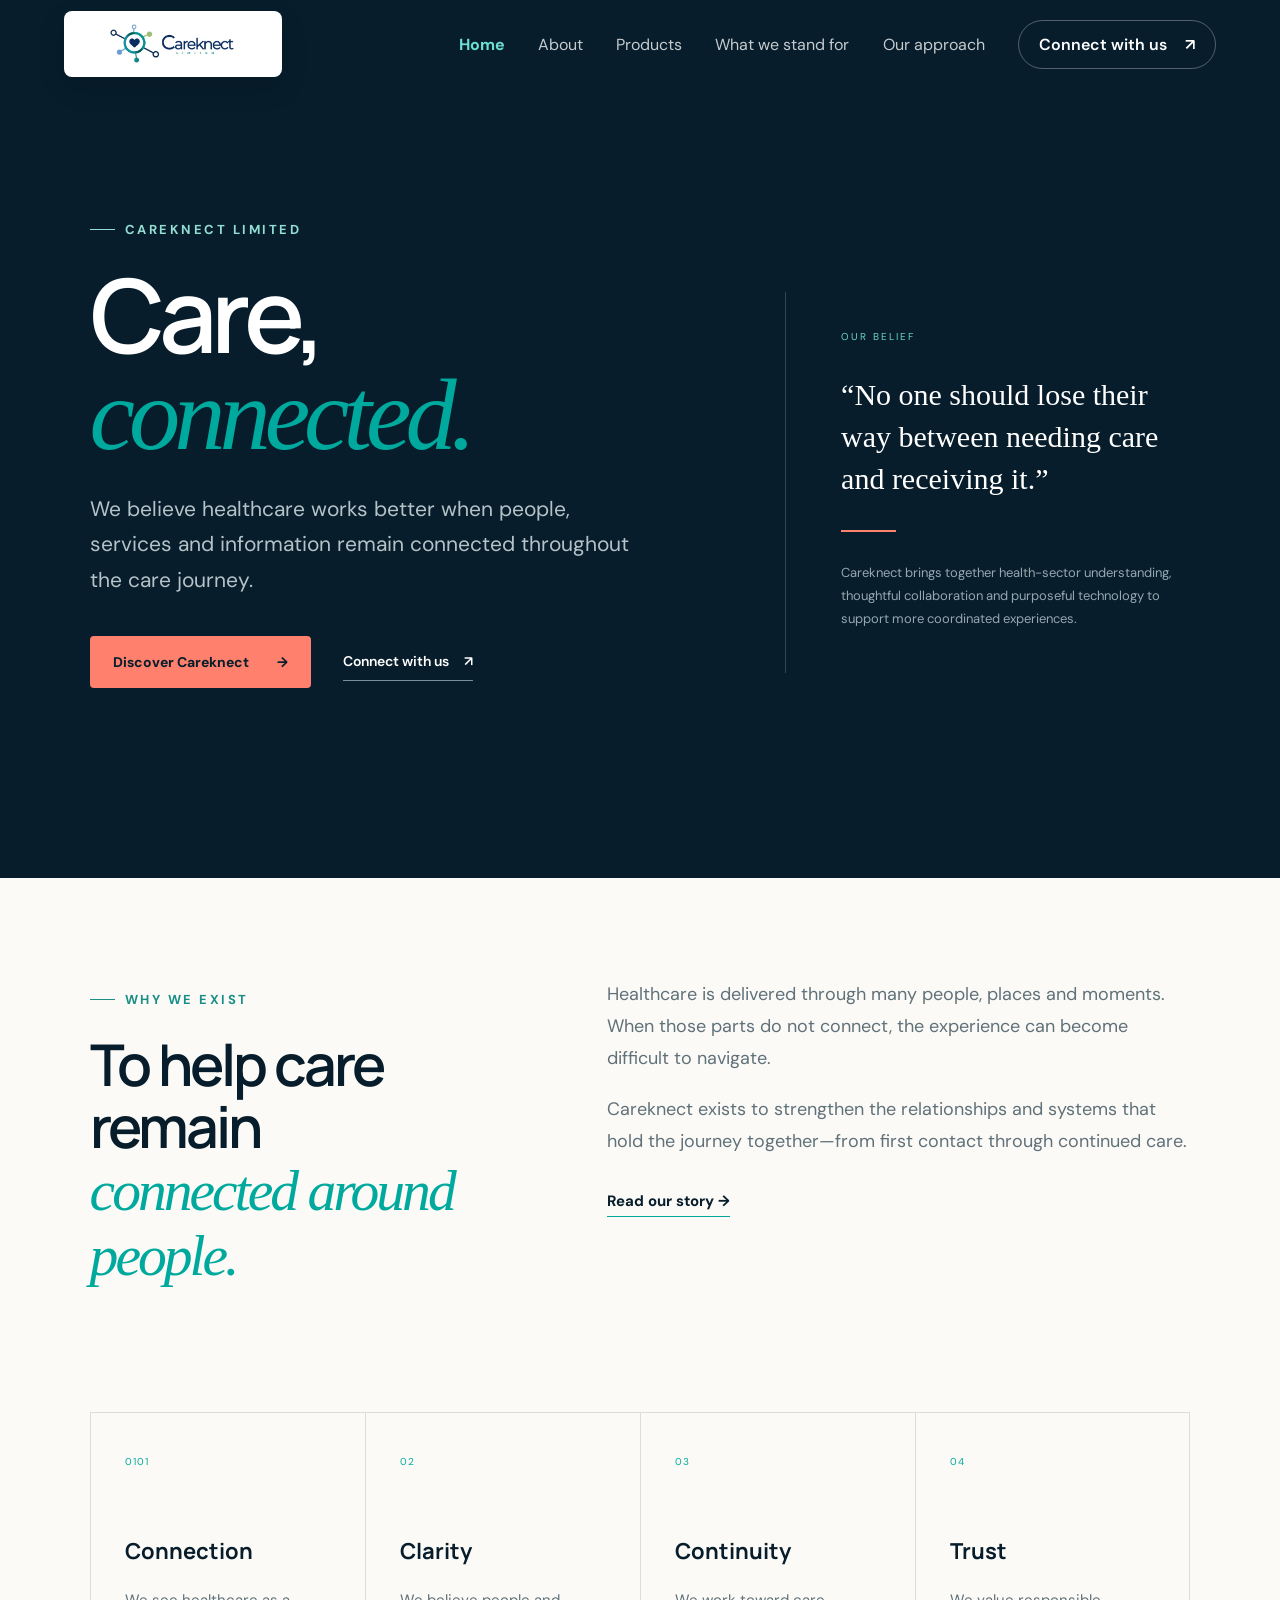
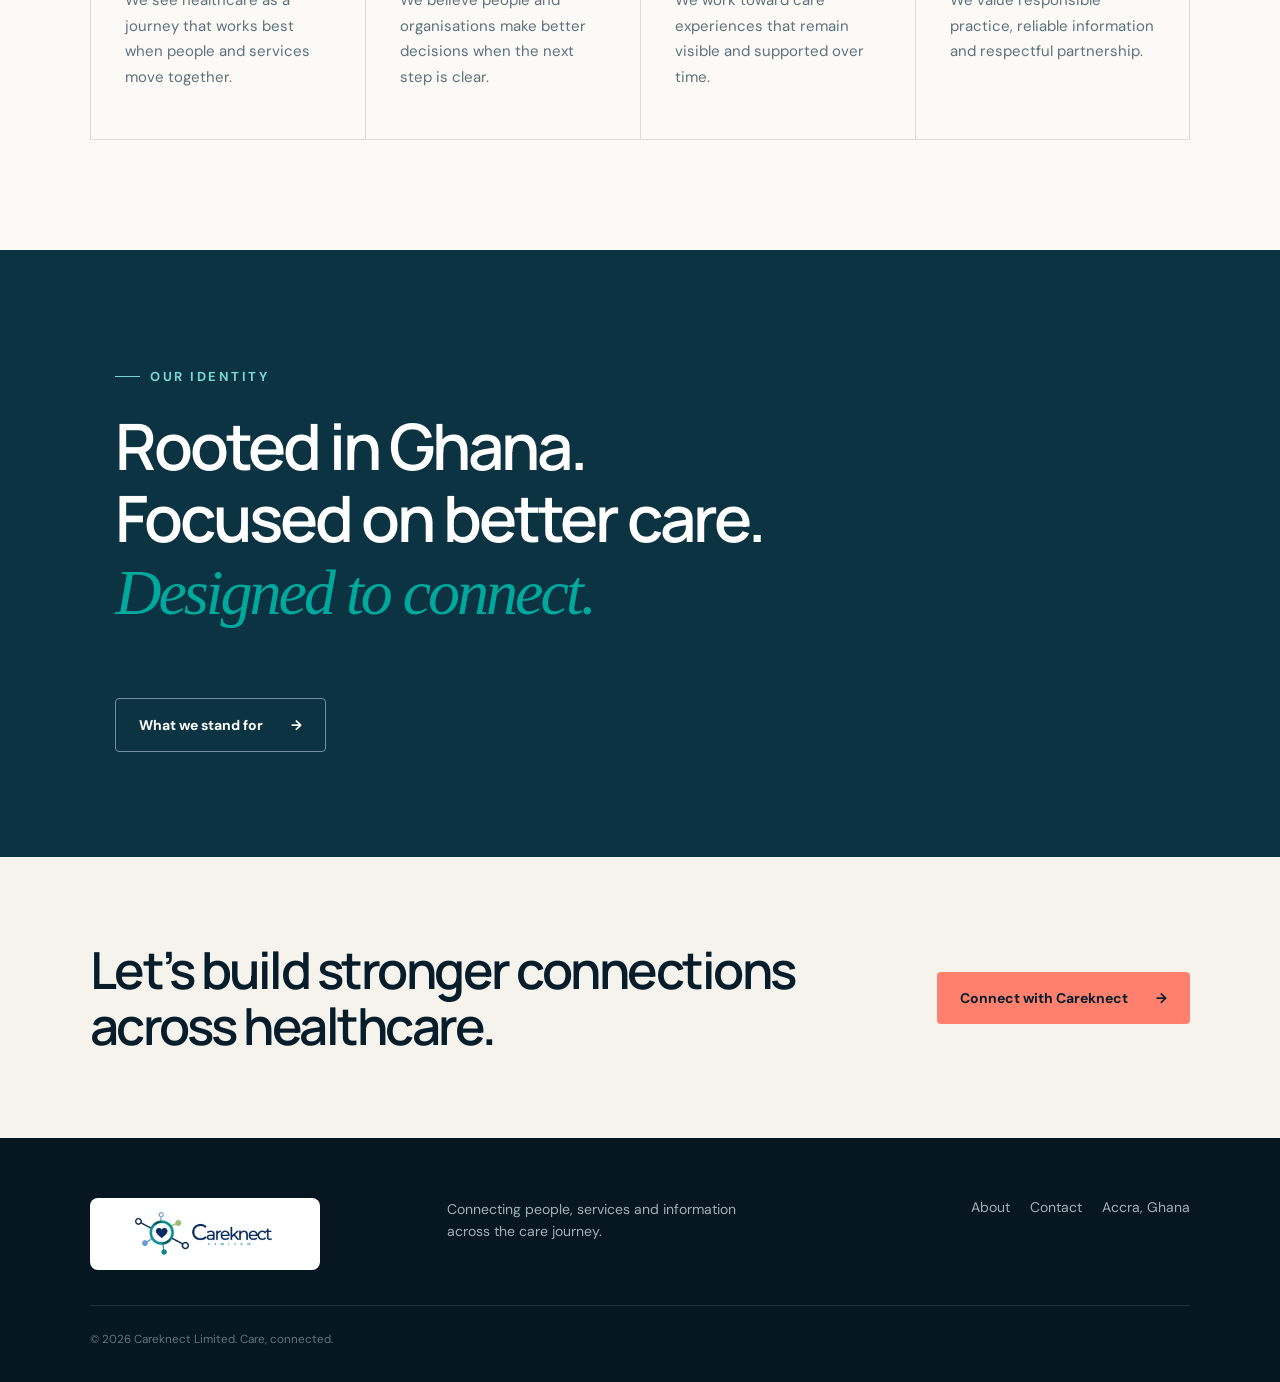
==== index.html @ 3f30fecf "Create Careknect corporate website" ====
<!doctype html><html lang="en"><head><meta charset="UTF-8"><meta name="viewport" content="width=device-width,initial-scale=1"><meta name="description" content="Careknect is a Ghanaian healthcare company working to make care more connected, accessible and continuous."><meta name="theme-color" content="#071d2b"><title>Careknect — Care, connected.</title><link rel="preconnect" href="https://fonts.googleapis.com"><link rel="preconnect" href="https://fonts.gstatic.com" crossorigin><link href="https://fonts.googleapis.com/css2?family=DM+Sans:wght@400;500;600;700&family=Manrope:wght@500;600;700;800&display=swap" rel="stylesheet"><link rel="stylesheet" href="styles.css"><link rel="stylesheet" href="brand.css"><link rel="stylesheet" href="pages.css"><link rel="stylesheet" href="corporate.css"></head><body>
<header class="page-header"><div class="site-header"><a class="brand brand-logo" href="index.html"><img src="assets/careknect-logo-cropped.jpg" alt="Careknect Limited"></a><button class="menu-toggle" aria-label="Open menu" aria-expanded="false"><span></span><span></span></button><nav class="nav" aria-label="Main navigation"><a class="active" href="index.html">Home</a><a href="about.html">About</a><a href="solutions.html">What we stand for</a><a href="advisory.html">Our approach</a><a class="nav-cta" href="contact.html">Connect with us <span>↗</span></a></nav></div></header>
<main><section class="corporate-hero"><div class="corporate-copy reveal"><p class="eyebrow"><span></span> CAREKNECT LIMITED</p><h1>Care,<br><em>connected.</em></h1><p>We believe healthcare works better when people, services and information remain connected throughout the care journey.</p><div class="hero-actions"><a class="button button-primary" href="about.html">Discover Careknect <span>→</span></a><a class="text-link" href="contact.html">Connect with us <span>↗</span></a></div></div><div class="brand-statement reveal"><span>OUR BELIEF</span><blockquote>“No one should lose their way between needing care and receiving it.”</blockquote><div class="statement-line"></div><p>Careknect brings together health-sector understanding, thoughtful collaboration and purposeful technology to support more coordinated experiences.</p></div></section>
<section class="page-body corporate-intro"><div class="split"><div><p class="eyebrow dark"><span></span> WHY WE EXIST</p><h2>To help care remain<br><em>connected around people.</em></h2></div><div class="split-copy"><p>Healthcare is delivered through many people, places and moments. When those parts do not connect, the experience can become difficult to navigate.</p><p>Careknect exists to strengthen the relationships and systems that hold the journey together—from first contact through continued care.</p><a class="inline-arrow" href="about.html">Read our story →</a></div></div></section>
<section class="principles"><article><span>0101</span><h3>Connection</h3><p>We see healthcare as a journey that works best when people and services move together.</p></article><article><span>02</span><h3>Clarity</h3><p>We believe people and organisations make better decisions when the next step is clear.</p></article><article><span>03</span><h3>Continuity</h3><p>We work toward care experiences that remain visible and supported over time.</p></article><article><span>04</span><h3>Trust</h3><p>We value responsible practice, reliable information and respectful partnership.</p></article></section>
<section class="identity-band"><p class="eyebrow light"><span></span> OUR IDENTITY</p><h2>Rooted in Ghana.<br>Focused on better care.<br><em>Designed to connect.</em></h2><a class="button button-light" href="solutions.html">What we stand for <span>→</span></a></section>
<section class="page-cta"><h2>Let’s build stronger connections across healthcare.</h2><a class="button button-primary" href="contact.html">Connect with Careknect <span>→</span></a></section></main>
<footer><a class="brand brand-logo footer-brand" href="index.html"><img src="assets/careknect-logo-cropped.jpg" alt="Careknect Limited"></a><p>Connecting people, services and information across the care journey.</p><div><a href="about.html">About</a><a href="contact.html">Contact</a><span>Accra, Ghana</span></div><small>© 2026 Careknect Limited. Care, connected.</small></footer><script src="script.js"></script></body></html>
---- styles.css ----
:root{--ink:#071d2b;--navy:#092737;--teal:#00a99d;--mint:#c7f1e7;--cream:#f5f3eb;--paper:#fbfaf6;--coral:#ff806d;--line:rgba(7,29,43,.13);--muted:#60717a;--display:"Manrope",sans-serif;--body:"DM Sans",sans-serif}*{box-sizing:border-box}html{scroll-behavior:smooth}body{margin:0;color:var(--ink);background:var(--paper);font-family:var(--body);-webkit-font-smoothing:antialiased}a{color:inherit;text-decoration:none}button,textarea{font:inherit}.site-header{height:88px;padding:0 clamp(24px,5vw,76px);display:flex;align-items:center;justify-content:space-between;position:absolute;z-index:20;width:100%;color:#fff}.brand{display:flex;align-items:center;gap:11px;font-family:var(--display);font-size:23px;font-weight:800;letter-spacing:-.8px}.brand small{display:block;font:600 7px var(--body);letter-spacing:3px;opacity:.65;margin-top:-1px}.brand-mark{width:33px;height:33px;display:grid;grid-template-columns:1fr 1fr;gap:3px;transform:rotate(45deg)}.brand-mark i{display:block;border-radius:10px 3px;background:var(--teal)}.brand-mark i:last-child{background:var(--coral);transform:translateY(5px)}.nav{display:flex;align-items:center;gap:clamp(20px,2.6vw,38px);font-size:14px}.nav>a:not(.nav-cta){opacity:.77;transition:.2s}.nav>a:hover{opacity:1}.nav-cta{padding:13px 20px;border:1px solid rgba(255,255,255,.3);border-radius:50px;font-weight:600}.nav-cta span{margin-left:14px}.menu-toggle{display:none;background:none;border:0}.hero{min-height:790px;background:var(--ink);color:white;padding:170px clamp(24px,7vw,110px) 100px;display:grid;grid-template-columns:minmax(0,1.05fr) minmax(390px,.8fr);align-items:center;gap:7vw;overflow:hidden;position:relative}.orb{position:absolute;border-radius:999px;filter:blur(2px);opacity:.25}.orb-one{width:700px;height:700px;border:1px solid #1e8c8a;right:-250px;top:-270px}.orb-two{width:480px;height:480px;border:1px solid #1e8c8a;right:-100px;top:-120px}.hero-copy,.journey-card{position:relative;z-index:2}.eyebrow{font-size:11px;font-weight:700;letter-spacing:2.5px;display:flex;align-items:center;gap:10px;color:#93ded3}.eyebrow span{width:25px;height:1px;background:currentColor}.hero h1,.section-heading h2,.approach h2,.contact h2{font-family:var(--display);font-weight:600;letter-spacing:-3.5px;line-height:1.03;margin:25px 0}.hero h1{font-size:clamp(50px,6vw,83px);max-width:800px}.hero h1 em,.section-heading h2 em,.approach h2 em{font-family:Georgia,serif;font-weight:400;color:var(--teal)}.hero-lede{color:#b7c3c8;font-size:19px;line-height:1.65;max-width:670px}.hero-actions{display:flex;align-items:center;gap:32px;margin:37px 0 70px}.button{display:inline-flex;align-items:center;justify-content:center;gap:28px;padding:17px 23px;border-radius:4px;font-weight:700;font-size:14px;transition:.25s}.button:hover{transform:translateY(-2px)}.button-primary{background:var(--coral);color:var(--ink)}.text-link{font-weight:600;font-size:14px;border-bottom:1px solid #78909b;padding:10px 0}.text-link span{margin-left:12px}.trust-row{border-top:1px solid rgba(255,255,255,.12);padding-top:25px;display:flex;gap:24px;align-items:center;font-size:12px;color:#71848d;flex-wrap:wrap}.trust-row b{color:#b8c5ca;font-weight:500}.journey-card{background:#f8faf8;color:var(--ink);border-radius:18px;padding:28px;box-shadow:0 35px 80px rgba(0,0,0,.3);transform:rotate(1deg)}.card-top,.profile,.input-bottom,.coordinator{display:flex;align-items:center;justify-content:space-between}.mini-label{font-size:9px;letter-spacing:1.5px;color:#6d7c82;font-weight:700}.card-top h2{font:700 22px var(--display);margin:6px 0 0;letter-spacing:-.8px}.live{font-size:11px;background:#e3f5ee;padding:7px 10px;border-radius:30px;color:#247b61}.live i{display:inline-block;width:6px;height:6px;border-radius:50%;background:#23b686;margin-right:5px}.profile{background:white;border:1px solid #e5eae7;padding:13px;border-radius:10px;margin:25px 0 18px;justify-content:flex-start;gap:12px}.profile button{margin-left:auto;border:0;background:none}.avatar{width:40px;height:40px;background:#d6eee8;border-radius:50%;display:grid;place-items:center;font-weight:700;color:#157669}.profile strong,.profile small,.coordinator strong,.coordinator small{display:block}.profile strong{font-size:13px}.profile small,.step small,.coordinator small{font-size:10px;color:#809097;margin-top:3px}.progress{height:4px;background:#dfe7e4;border-radius:5px;overflow:hidden;margin-bottom:20px}.progress i{height:100%;display:block;background:var(--teal)}.step{display:grid;grid-template-columns:28px 1fr auto;gap:10px;align-items:center;padding:11px 0;position:relative}.step>span{border:1px solid #cbd6d2;color:#92a09d;border-radius:50%;width:25px;height:25px;display:grid;place-items:center;font-size:10px}.step.done>span{background:#dff4ed;border:0;color:#168a6e}.step.active>span{background:var(--teal);border:0;color:#fff;box-shadow:0 0 0 5px #daf3ef}.step strong{font-size:12px}.step time{font-size:9px;color:#87969c}.coordinator{margin-top:18px;padding-top:18px;border-top:1px solid #e1e7e4;justify-content:flex-start}.people{display:flex;margin-right:14px}.people span{width:28px;height:28px;border:2px solid white;margin-left:-7px;border-radius:50%;background:#123c50;color:white;display:grid;place-items:center;font-size:8px}.people span:first-child{margin:0;background:#e48b6f}.people span:last-child{background:#d9e3df;color:#456}.coordinator p{margin:0}.coordinator strong{font-size:10px}.navigator-section,.solutions,.partners{padding:110px clamp(24px,7vw,110px)}.section-heading{display:grid;grid-template-columns:.6fr 1.3fr 1fr;gap:45px;align-items:start;margin-bottom:65px}.eyebrow.dark{color:#198f87}.section-heading h2{font-size:clamp(38px,4vw,59px);margin:0}.section-heading>p:last-child{line-height:1.7;color:var(--muted);font-size:16px;margin:5px 0}.navigator-section{background:var(--cream)}.navigator-shell{background:white;border-radius:14px;display:grid;grid-template-columns:1.15fr .85fr;box-shadow:0 20px 60px rgba(7,29,43,.08);overflow:hidden}.navigator-input{padding:42px}.navigator-input label{display:block;font:700 17px var(--display);margin-bottom:17px}.navigator-input textarea{width:100%;border:1px solid #d4ddd9;border-radius:8px;padding:17px;resize:none;outline:none;line-height:1.55;color:var(--ink);transition:.2s}.navigator-input textarea:focus{border-color:var(--teal);box-shadow:0 0 0 3px rgba(0,169,157,.09)}.input-bottom{margin-top:16px}.input-bottom>span{font-size:12px;color:#75858b}.input-bottom button{background:var(--ink);color:white;border:0;border-radius:4px;padding:14px 18px;font-weight:700;cursor:pointer}.input-bottom button span{margin-left:18px}.navigator-result{background:var(--ink);color:white;min-height:270px;padding:38px;display:grid;place-items:center}.result-empty{text-align:center;max-width:280px}.spark{display:grid;place-items:center;width:46px;height:46px;margin:0 auto 18px;border:1px solid #2f5968;border-radius:50%;color:#67d4c9;font-size:21px}.result-empty strong{font:600 16px var(--display)}.result-empty p{font-size:12px;line-height:1.6;color:#8fa2aa}.result-found{width:100%}.result-found .match{font-size:10px;color:#78d9cf;letter-spacing:1px}.result-found h3{font:700 21px var(--display);margin:10px 0}.result-found p{color:#a9bac1;line-height:1.55;font-size:13px}.result-tags{display:flex;flex-wrap:wrap;gap:8px;margin:18px 0}.result-tags span{padding:7px 9px;border:1px solid #31505e;border-radius:30px;font-size:10px}.result-found a{display:inline-block;color:#fff;border-bottom:1px solid var(--teal);font-size:12px;padding-bottom:5px}.safety-note{text-align:center;color:#89938f;font-size:10px;margin:22px auto 0;max-width:730px}.solutions{background:var(--paper)}.solution-grid{display:grid;grid-template-columns:repeat(3,1fr);border-top:1px solid var(--line);border-left:1px solid var(--line)}.solution-grid article{min-height:310px;border-right:1px solid var(--line);border-bottom:1px solid var(--line);padding:35px;position:relative;transition:.25s}.solution-grid article:hover{background:white;transform:translateY(-3px);box-shadow:0 16px 40px rgba(7,29,43,.06);z-index:2}.solution-feature{grid-row:span 2;background:#e3f2ed}.solution-grid .number{position:absolute;right:25px;top:22px;font-size:10px;color:#8b999a}.solution-grid .icon{font-size:26px;color:var(--teal);height:72px}.solution-grid h3{font:700 22px var(--display);letter-spacing:-.7px}.solution-grid p{color:var(--muted);font-size:14px;line-height:1.7}.solution-grid ul{list-style:none;padding:12px 0 0;margin:0}.solution-grid li{font-size:12px;border-top:1px solid rgba(7,29,43,.1);padding:12px 0}.solution-grid li:before{content:"✓";color:var(--teal);margin-right:10px}.solution-grid .accent{background:var(--ink);color:white}.solution-grid .accent p{color:#a9b8bf}.approach{background:#0b3342;color:white;padding:120px clamp(24px,9vw,150px);display:grid;grid-template-columns:.8fr 1fr;gap:12vw}.eyebrow.light{color:#7bd7ce}.approach h2{font-size:clamp(40px,4.5vw,62px);margin-top:28px}.approach-copy>p:nth-of-type(2){color:#a7b7bd;line-height:1.7;max-width:460px}.button-light{border:1px solid #70909c;margin-top:25px}.approach-list{list-style:none;margin:0;padding:0}.approach-list li{display:grid;grid-template-columns:55px 1fr;border-top:1px solid rgba(255,255,255,.14);padding:25px 0}.approach-list li>span{color:#55cfc4;font-size:10px}.approach-list strong{font:600 20px var(--display)}.approach-list p{color:#9bb0b8;font-size:13px;margin:7px 0}.partner-grid{display:grid;grid-template-columns:repeat(4,1fr);border:1px solid var(--line)}.partner-grid>div{padding:30px;border-right:1px solid var(--line)}.partner-grid>div:last-child{border:0}.partner-grid span{font-size:22px;color:var(--teal)}.partner-grid h3{font:700 17px var(--display);margin-top:40px}.partner-grid p{font-size:13px;line-height:1.6;color:var(--muted)}.contact{padding:0 clamp(24px,7vw,110px) 90px;background:var(--paper)}.contact-inner{background:var(--ink);color:white;padding:80px clamp(32px,7vw,90px);position:relative;overflow:hidden}.contact-inner:after{content:"";position:absolute;width:420px;height:420px;border:1px solid rgba(0,169,157,.3);border-radius:50%;right:-150px;top:-130px}.contact h2{font-size:clamp(39px,5vw,66px);max-width:900px}.contact-inner>p:nth-of-type(2){color:#aab9bf}.contact-actions{display:flex;gap:30px;align-items:center;margin-top:35px;position:relative;z-index:2}.button-coral{background:var(--coral);color:var(--ink)}.contact-actions>a:last-child{font-size:14px;color:#c1ccd0}footer{background:#061721;color:#a2b0b6;padding:60px clamp(24px,7vw,110px) 35px;display:grid;grid-template-columns:1fr 1.2fr 1fr;gap:35px;align-items:start;font-size:12px}footer .footer-brand{color:white}footer p{max-width:310px;line-height:1.6;margin:0}footer>div{display:flex;gap:20px;justify-content:flex-end}footer>small{grid-column:1/-1;border-top:1px solid rgba(255,255,255,.1);padding-top:25px;color:#61747d}.reveal{opacity:0;transform:translateY(18px);transition:opacity .7s ease,transform .7s ease}.reveal.visible{opacity:1;transform:none}@media(max-width:900px){.nav{position:absolute;top:75px;left:20px;right:20px;background:#0d3444;display:none;flex-direction:column;align-items:stretch;padding:22px;border-radius:10px}.nav.open{display:flex}.menu-toggle{display:block;color:white}.menu-toggle span{display:block;width:24px;height:1px;background:white;margin:6px}.hero{grid-template-columns:1fr;padding-top:140px}.journey-card{max-width:520px}.section-heading{grid-template-columns:1fr;gap:18px}.solution-grid{grid-template-columns:repeat(2,1fr)}.solution-feature{grid-row:auto}.approach{grid-template-columns:1fr}.partner-grid{grid-template-columns:repeat(2,1fr)}.partner-grid>div{border-bottom:1px solid var(--line)}footer{grid-template-columns:1fr 1fr}footer p{grid-column:1/-1}footer>div{justify-content:flex-start}}@media(max-width:620px){.site-header{height:72px}.hero{padding:120px 22px 70px;min-height:auto}.hero h1{font-size:48px;letter-spacing:-2.5px}.hero-lede{font-size:16px}.hero-actions{align-items:flex-start;flex-direction:column;margin-bottom:45px}.journey-card{padding:20px}.trust-row{display:none}.navigator-section,.solutions,.partners{padding:78px 22px}.section-heading h2,.approach h2{letter-spacing:-2.2px}.navigator-shell{grid-template-columns:1fr}.navigator-input{padding:25px}.navigator-result{min-height:230px}.input-bottom{align-items:flex-start;gap:15px;flex-direction:column}.solution-grid,.partner-grid{grid-template-columns:1fr}.solution-grid article{min-height:270px}.approach{padding:80px 22px}.contact{padding:0 0 0}.contact-inner{padding:70px 22px}.contact-actions{align-items:flex-start;flex-direction:column}footer{grid-template-columns:1fr;padding:50px 22px 30px}footer>div{flex-direction:column}.profile time{display:none}}
---- brand.css ----
@import url("typography.css");
/* Professional application of the official Careknect logo. */
.brand-logo {
  width: 218px;
  height: 66px;
  padding: 8px 12px;
  overflow: hidden;
  background: #fff;
  border-radius: 8px;
  box-shadow: 0 10px 28px rgba(0, 0, 0, .12);
}

.brand-logo img {
  display: block;
  width: 100%;
  height: 100%;
  object-fit: contain;
}

.footer-brand {
  width: 230px;
  height: 72px;
  box-shadow: none;
}

@media (max-width: 620px) {
  .brand-logo {
    width: 172px;
    height: 51px;
    padding: 6px 9px;
    border-radius: 6px;
  }
}

.nav .active:not(.nav-cta){color:#6de0d5;opacity:1}.story-grid{display:grid;grid-template-columns:repeat(3,1fr);gap:1px;background:var(--line);border:1px solid var(--line);margin-top:70px}.story-grid article{background:var(--paper);padding:35px;min-height:230px}.story-grid span{font-size:10px;letter-spacing:1.5px;color:var(--teal);font-weight:700}.story-grid h3{font:700 21px var(--display);margin-top:45px}.story-grid p{font-size:13px;line-height:1.7;color:var(--muted)}.page-cta{padding:80px clamp(24px,7vw,110px);background:#e3f2ed;display:flex;align-items:center;justify-content:space-between;gap:40px}.page-cta h2{font:600 clamp(30px,3.5vw,48px)/1.15 var(--display);letter-spacing:-2px;max-width:760px;margin:0}.contact-grid{display:grid;grid-template-columns:.8fr 1fr;gap:9vw}.contact-info>p{color:var(--muted);line-height:1.7}.contact-info>a{display:block;font:600 17px var(--display);margin-top:18px;color:var(--teal)}.contact-card{background:#fff;border:1px solid var(--line);padding:38px;display:grid;gap:10px;box-shadow:0 20px 60px rgba(7,29,43,.07)}.contact-card label{font-size:11px;font-weight:700;margin-top:10px}.contact-card input,.contact-card select,.contact-card textarea{width:100%;border:1px solid #d4ddd9;background:#fff;border-radius:5px;padding:13px;outline:none;font:inherit;color:var(--ink)}.contact-card input:focus,.contact-card select:focus,.contact-card textarea:focus{border-color:var(--teal);box-shadow:0 0 0 3px rgba(0,169,157,.08)}.contact-card .button{border:0;margin-top:16px;cursor:pointer}.metric-row span{display:block;font-size:11px;color:#9fb2b9;margin-top:8px}@media(max-width:900px){.story-grid,.contact-grid{grid-template-columns:1fr}.page-cta{align-items:flex-start;flex-direction:column}}@media(max-width:620px){.contact-card{padding:24px}.page-cta{padding:65px 22px}}
---- pages.css ----
.page-header{position:relative;background:var(--ink)}.page-header .site-header{position:relative}.page-hero{background:var(--ink);color:#fff;padding:100px clamp(24px,7vw,110px) 105px;position:relative;overflow:hidden}.page-hero:after{content:"";position:absolute;width:580px;height:580px;border:1px solid rgba(0,169,157,.28);border-radius:50%;right:-190px;top:-270px}.page-hero .eyebrow,.page-hero h1,.page-hero>p,.page-hero .hero-actions{position:relative;z-index:1}.page-hero h1{font:600 clamp(48px,6vw,82px)/1.02 var(--display);letter-spacing:-4px;max-width:1000px;margin:24px 0}.page-hero h1 em{font-family:Georgia,serif;font-weight:400;color:var(--teal)}.page-hero>p{max-width:720px;color:#b3c1c7;font-size:18px;line-height:1.7}.page-body{padding:100px clamp(24px,7vw,110px)}.page-body.soft{background:var(--cream)}.split{display:grid;grid-template-columns:.8fr 1.2fr;gap:10vw;align-items:start}.split h2,.content-heading{font:600 clamp(36px,4vw,58px)/1.08 var(--display);letter-spacing:-2.7px;margin:0}.split h2 em,.content-heading em{font-family:Georgia,serif;font-weight:400;color:var(--teal)}.split-copy>p{color:var(--muted);font-size:16px;line-height:1.8;margin-top:0}.feature-list{display:grid;grid-template-columns:repeat(2,1fr);gap:1px;background:var(--line);border:1px solid var(--line)}.feature-list article{background:var(--paper);padding:30px;min-height:210px}.feature-list .icon{font-size:24px;color:var(--teal)}.feature-list h3{font:700 19px var(--display);margin:35px 0 10px}.feature-list p{font-size:13px;line-height:1.65;color:var(--muted)}.module-grid{display:grid;grid-template-columns:repeat(3,1fr);gap:15px;margin-top:55px}.module{background:#fff;border:1px solid var(--line);padding:28px;min-height:240px;transition:.25s}.module:hover{transform:translateY(-4px);box-shadow:0 18px 40px rgba(7,29,43,.08)}.module .module-icon{width:44px;height:44px;border-radius:10px;background:#e3f2ed;color:var(--teal);display:grid;place-items:center;font-size:20px}.module h3{font:700 20px var(--display);margin:30px 0 10px}.module p{font-size:13px;line-height:1.65;color:var(--muted)}.workflow{display:flex;gap:0;margin-top:55px;overflow-x:auto}.workflow div{min-width:170px;flex:1;border-top:2px solid var(--teal);padding:18px 15px 20px 0;position:relative}.workflow div:after{content:"→";position:absolute;right:14px;top:15px;color:#87a09f}.workflow div:last-child:after{display:none}.workflow span{font-size:10px;color:var(--teal);letter-spacing:1px}.workflow strong{display:block;font:600 15px var(--display);margin-top:8px}.dark-band{background:#0b3342;color:#fff;padding:90px clamp(24px,7vw,110px)}.dark-band .content-heading{max-width:820px}.dark-band p{color:#a7bbc1;line-height:1.75;max-width:690px}.metric-row{display:grid;grid-template-columns:repeat(4,1fr);margin-top:50px;border:1px solid rgba(255,255,255,.14)}.metric-row div{padding:30px;border-right:1px solid rgba(255,255,255,.14)}.metric-row div:last-child{border:0}.metric-row strong{display:block;font:600 19px var(--display);color:#fff}.metric-row span{display:block;font-size:12px;color:#91a8af;margin-top:8px}.story-grid{display:grid;grid-template-columns:repeat(3,1fr);gap:18px;margin-top:50px}.story-grid article{border-top:1px solid var(--line);padding-top:25px}.story-grid span{font-size:10px;color:var(--teal)}.story-grid h3{font:700 20px var(--display)}.story-grid p{color:var(--muted);line-height:1.7;font-size:14px}.page-cta{background:var(--cream);padding:85px clamp(24px,7vw,110px);display:flex;justify-content:space-between;align-items:center;gap:35px}.page-cta h2{font:600 clamp(34px,4vw,53px)/1.08 var(--display);letter-spacing:-2.5px;max-width:740px;margin:0}.contact-grid{display:grid;grid-template-columns:.8fr 1.2fr;gap:8vw}.contact-card{background:#fff;border:1px solid var(--line);padding:40px}.contact-card label{display:block;font-size:12px;font-weight:700;margin:18px 0 8px}.contact-card input,.contact-card textarea,.contact-card select{width:100%;border:1px solid #d4ddd9;padding:14px;background:#fff;border-radius:4px}.contact-card button{border:0;cursor:pointer;margin-top:22px}.contact-info p{color:var(--muted);line-height:1.7}.contact-info a{display:block;font:600 18px var(--display);margin:16px 0;color:var(--teal)}.nav a.active{color:#7be0d5;opacity:1;font-weight:700}@media(max-width:900px){.module-grid{grid-template-columns:repeat(2,1fr)}.split,.contact-grid{grid-template-columns:1fr}.metric-row{grid-template-columns:repeat(2,1fr)}.story-grid{grid-template-columns:1fr}.page-cta{align-items:flex-start;flex-direction:column}}@media(max-width:620px){.page-hero{padding:70px 22px}.page-hero h1{font-size:47px;letter-spacing:-2.6px}.page-body,.dark-band,.page-cta{padding:70px 22px}.feature-list,.module-grid{grid-template-columns:1fr}.metric-row{grid-template-columns:1fr}.metric-row div{border-right:0;border-bottom:1px solid rgba(255,255,255,.14)}}
---- corporate.css ----
.corporate-hero{min-height:700px;background:var(--ink);color:#fff;padding:120px clamp(24px,7vw,110px);display:grid;grid-template-columns:1.05fr .75fr;gap:10vw;align-items:center}.corporate-copy h1{font:600 clamp(68px,8vw,112px)/.94 var(--display);letter-spacing:-6px;margin:28px 0}.corporate-copy h1 em,.corporate-intro h2 em,.identity-band em{font-family:Georgia,serif;font-weight:400;color:var(--teal)}.corporate-copy>p:not(.eyebrow){font-size:19px;line-height:1.7;color:#b5c3c8;max-width:680px}.brand-statement{border-left:1px solid rgba(255,255,255,.18);padding:30px 0 30px 55px}.brand-statement>span{font-size:10px;letter-spacing:2px;color:#6ad5ca}.brand-statement blockquote{font:400 30px/1.4 Georgia,serif;margin:28px 0;color:#fff}.brand-statement .statement-line{width:55px;height:2px;background:var(--coral);margin:30px 0}.brand-statement p{font-size:13px;line-height:1.75;color:#94a8b0}.corporate-intro h2{font:600 clamp(38px,4.5vw,60px)/1.08 var(--display);letter-spacing:-3px;margin:25px 0}.inline-arrow{display:inline-block;margin-top:15px;padding-bottom:5px;border-bottom:1px solid var(--teal);font-size:13px;font-weight:700}.principles{display:grid;grid-template-columns:repeat(4,1fr);padding:0 clamp(24px,7vw,110px) 110px}.principles article{border:1px solid var(--line);border-right:0;padding:34px;min-height:270px}.principles article:last-child{border-right:1px solid var(--line)}.principles span,.value-grid>article>span{font-size:10px;color:var(--teal);letter-spacing:1px}.principles h3{font:700 22px var(--display);margin-top:65px}.principles p{font-size:13px;line-height:1.7;color:var(--muted)}.identity-band{background:#0b3342;color:#fff;padding:105px clamp(24px,9vw,150px)}.identity-band h2{font:600 clamp(42px,5vw,70px)/1.12 var(--display);letter-spacing:-3px;margin:25px 0 45px}.value-grid{display:grid;grid-template-columns:repeat(2,1fr);border-top:1px solid var(--line);border-left:1px solid var(--line)}.value-grid article{padding:45px;border-right:1px solid var(--line);border-bottom:1px solid var(--line);min-height:330px;background:var(--paper)}.value-grid h2{font:600 27px/1.3 var(--display);letter-spacing:-1px;margin:55px 0 18px}.value-grid p{color:var(--muted);line-height:1.75}.approach-corporate article{display:grid;grid-template-columns:90px 1fr;border-top:1px solid var(--line);padding:38px 0;max-width:950px;margin:auto}.approach-corporate article>span{color:var(--teal);font-size:11px}.approach-corporate h2{font:600 30px var(--display);margin:0 0 10px}.approach-corporate p{color:var(--muted);line-height:1.7;margin:0}@media(max-width:900px){.corporate-hero{grid-template-columns:1fr}.brand-statement{border-left:0;border-top:1px solid rgba(255,255,255,.18);padding:40px 0}.principles{grid-template-columns:repeat(2,1fr)}}@media(max-width:620px){.corporate-hero{padding:100px 22px 70px}.corporate-copy h1{font-size:66px;letter-spacing:-4px}.principles,.value-grid{grid-template-columns:1fr}.principles{padding:0 22px 70px}.principles article{border-right:1px solid var(--line)}.identity-band{padding:75px 22px}.approach-corporate article{grid-template-columns:50px 1fr}.page-header .site-header{height:78px}}
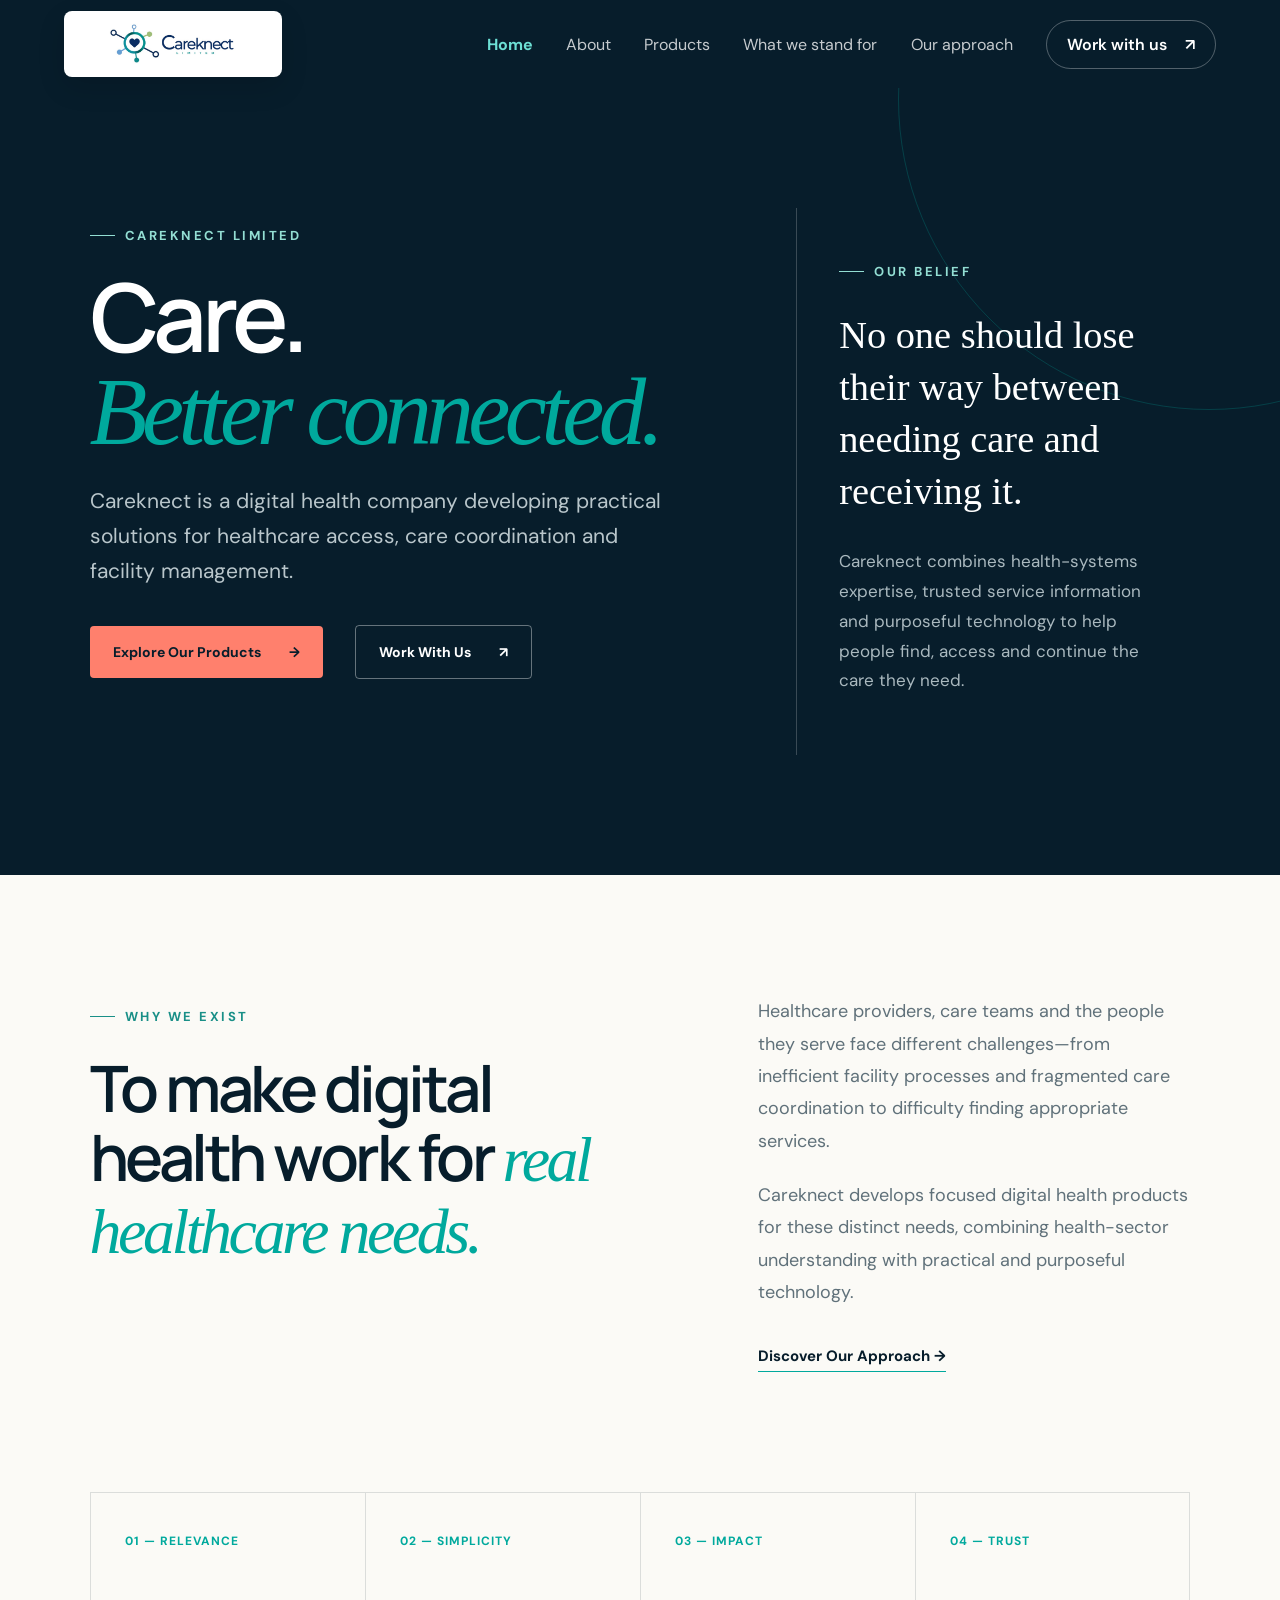
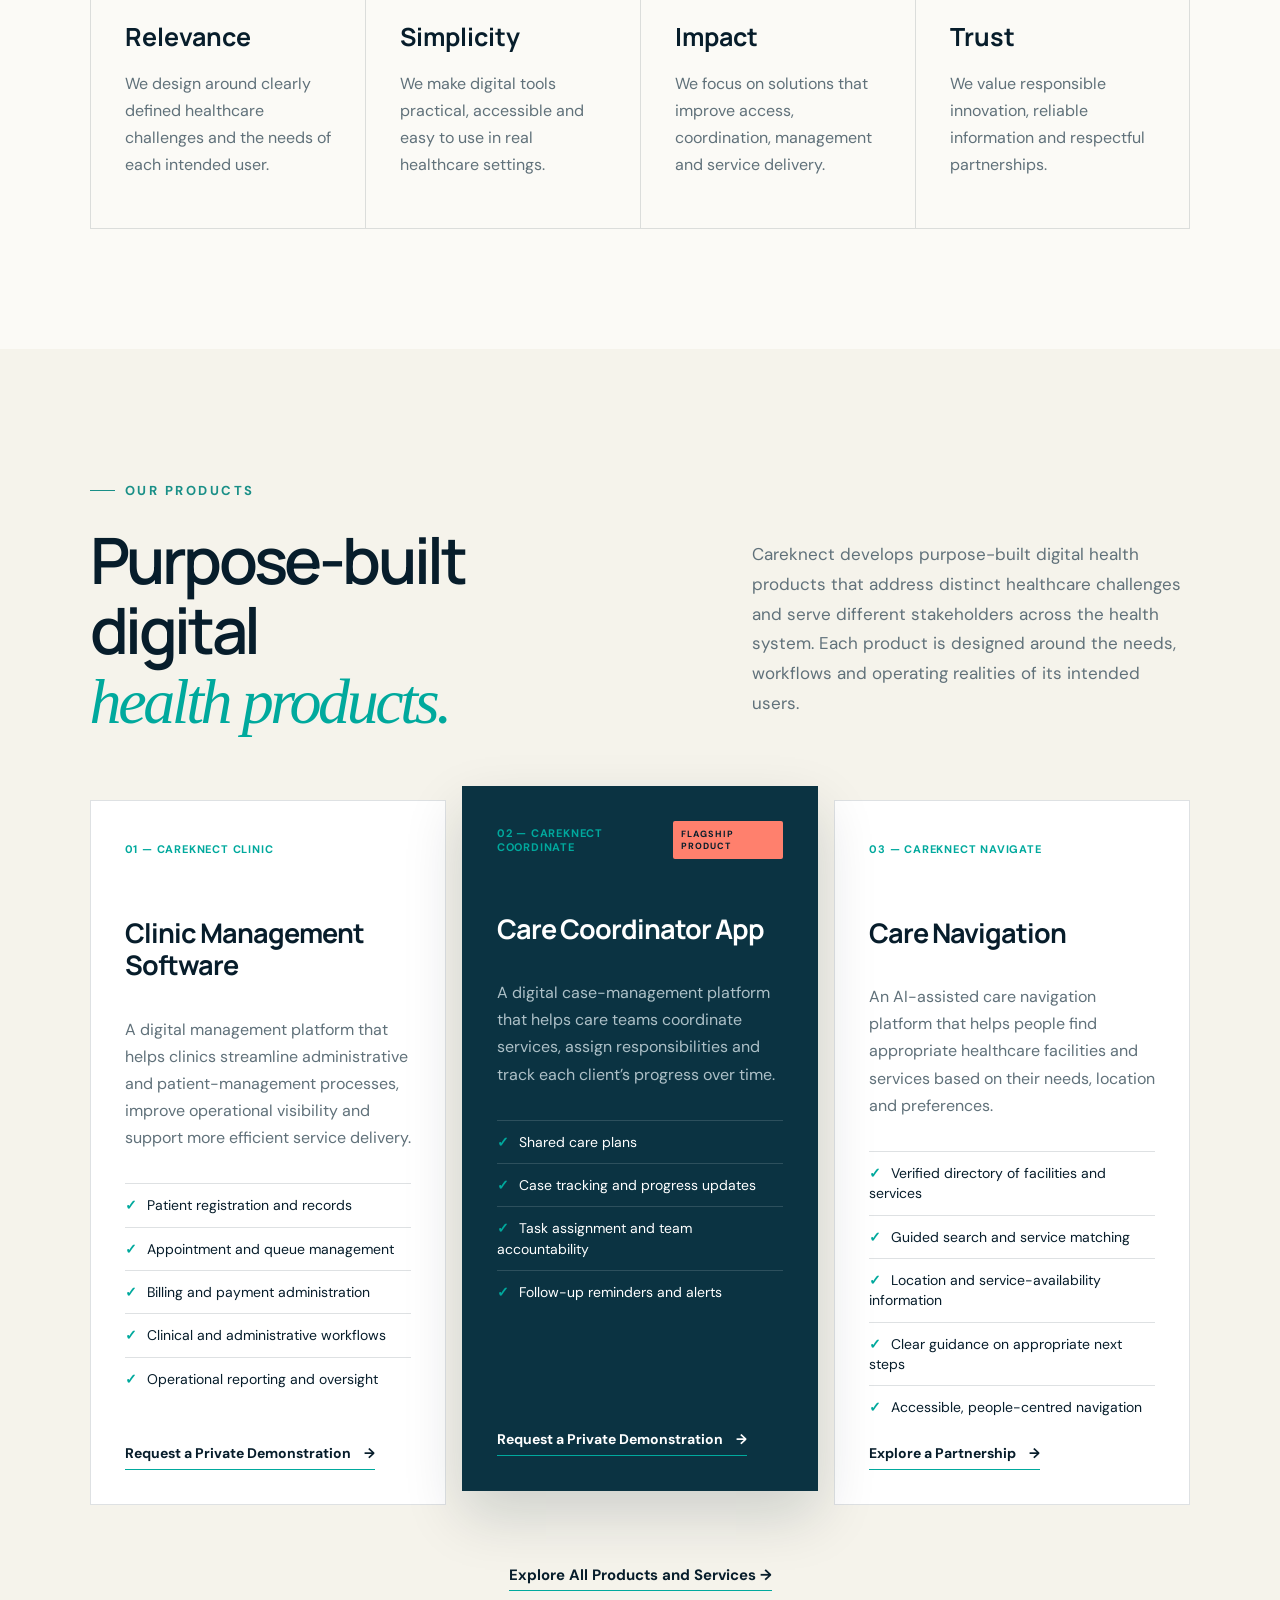
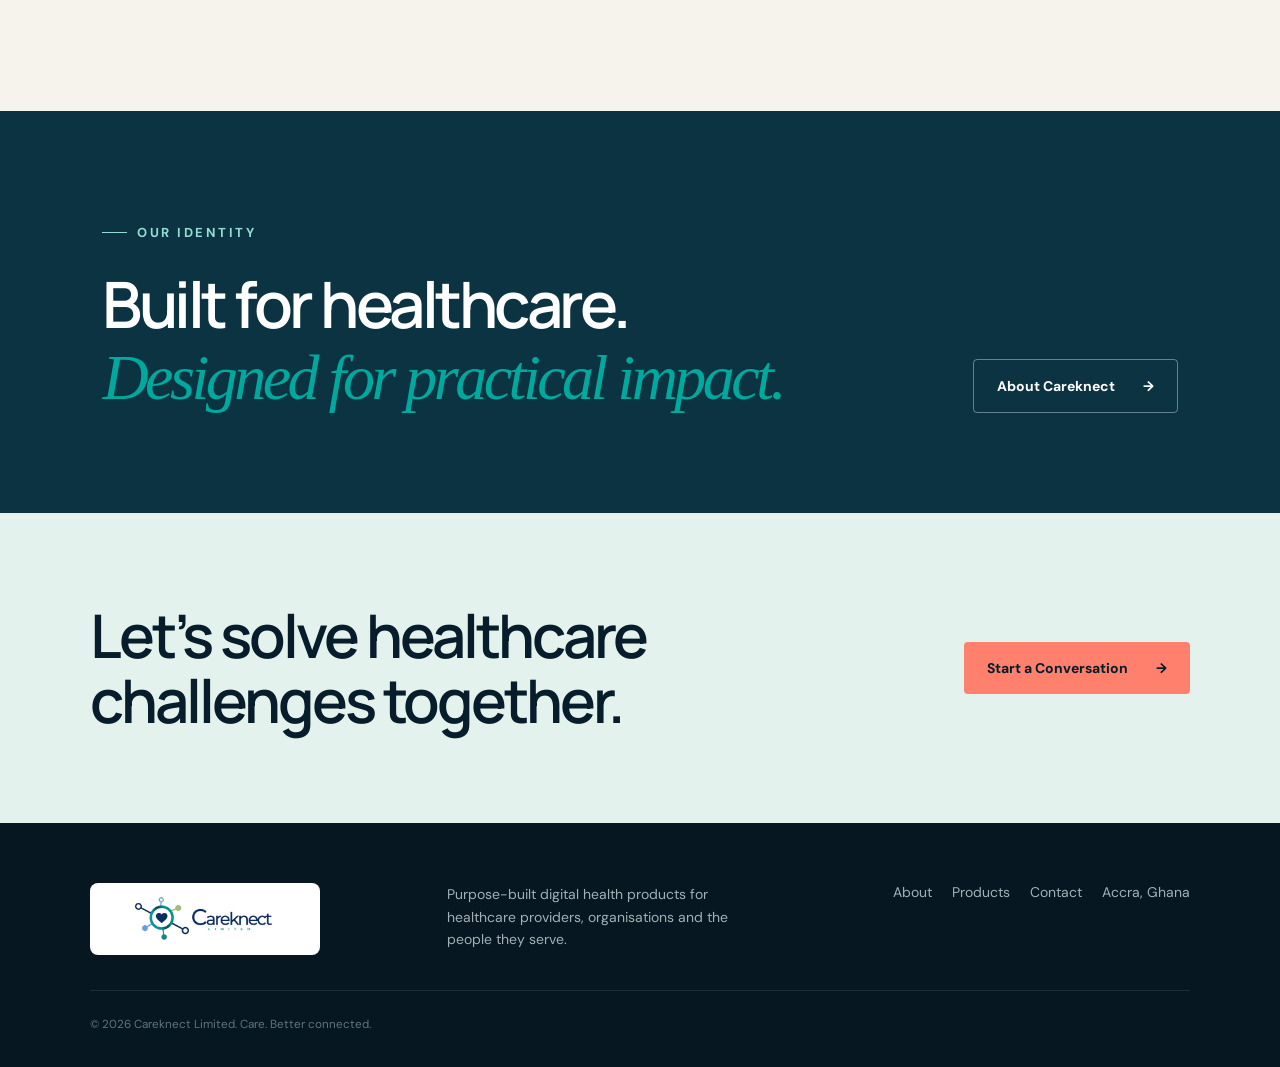
==== commit ab9425ab: "Final commit" ====
--- a/index.html
+++ b/index.html
@@ -1,8 +1,29 @@
-<!doctype html><html lang="en"><head><meta charset="UTF-8"><meta name="viewport" content="width=device-width,initial-scale=1"><meta name="description" content="Careknect is a Ghanaian healthcare company working to make care more connected, accessible and continuous."><meta name="theme-color" content="#071d2b"><title>Careknect — Care, connected.</title><link rel="preconnect" href="https://fonts.googleapis.com"><link rel="preconnect" href="https://fonts.gstatic.com" crossorigin><link href="https://fonts.googleapis.com/css2?family=DM+Sans:wght@400;500;600;700&family=Manrope:wght@500;600;700;800&display=swap" rel="stylesheet"><link rel="stylesheet" href="styles.css"><link rel="stylesheet" href="brand.css"><link rel="stylesheet" href="pages.css"><link rel="stylesheet" href="corporate.css"></head><body>
-<header class="page-header"><div class="site-header"><a class="brand brand-logo" href="index.html"><img src="assets/careknect-logo-cropped.jpg" alt="Careknect Limited"></a><button class="menu-toggle" aria-label="Open menu" aria-expanded="false"><span></span><span></span></button><nav class="nav" aria-label="Main navigation"><a class="active" href="index.html">Home</a><a href="about.html">About</a><a href="solutions.html">What we stand for</a><a href="advisory.html">Our approach</a><a class="nav-cta" href="contact.html">Connect with us <span>↗</span></a></nav></div></header>
-<main><section class="corporate-hero"><div class="corporate-copy reveal"><p class="eyebrow"><span></span> CAREKNECT LIMITED</p><h1>Care,<br><em>connected.</em></h1><p>We believe healthcare works better when people, services and information remain connected throughout the care journey.</p><div class="hero-actions"><a class="button button-primary" href="about.html">Discover Careknect <span>→</span></a><a class="text-link" href="contact.html">Connect with us <span>↗</span></a></div></div><div class="brand-statement reveal"><span>OUR BELIEF</span><blockquote>“No one should lose their way between needing care and receiving it.”</blockquote><div class="statement-line"></div><p>Careknect brings together health-sector understanding, thoughtful collaboration and purposeful technology to support more coordinated experiences.</p></div></section>
-<section class="page-body corporate-intro"><div class="split"><div><p class="eyebrow dark"><span></span> WHY WE EXIST</p><h2>To help care remain<br><em>connected around people.</em></h2></div><div class="split-copy"><p>Healthcare is delivered through many people, places and moments. When those parts do not connect, the experience can become difficult to navigate.</p><p>Careknect exists to strengthen the relationships and systems that hold the journey together—from first contact through continued care.</p><a class="inline-arrow" href="about.html">Read our story →</a></div></div></section>
-<section class="principles"><article><span>0101</span><h3>Connection</h3><p>We see healthcare as a journey that works best when people and services move together.</p></article><article><span>02</span><h3>Clarity</h3><p>We believe people and organisations make better decisions when the next step is clear.</p></article><article><span>03</span><h3>Continuity</h3><p>We work toward care experiences that remain visible and supported over time.</p></article><article><span>04</span><h3>Trust</h3><p>We value responsible practice, reliable information and respectful partnership.</p></article></section>
-<section class="identity-band"><p class="eyebrow light"><span></span> OUR IDENTITY</p><h2>Rooted in Ghana.<br>Focused on better care.<br><em>Designed to connect.</em></h2><a class="button button-light" href="solutions.html">What we stand for <span>→</span></a></section>
-<section class="page-cta"><h2>Let’s build stronger connections across healthcare.</h2><a class="button button-primary" href="contact.html">Connect with Careknect <span>→</span></a></section></main>
-<footer><a class="brand brand-logo footer-brand" href="index.html"><img src="assets/careknect-logo-cropped.jpg" alt="Careknect Limited"></a><p>Connecting people, services and information across the care journey.</p><div><a href="about.html">About</a><a href="contact.html">Contact</a><span>Accra, Ghana</span></div><small>© 2026 Careknect Limited. Care, connected.</small></footer><script src="script.js"></script></body></html>
+<!doctype html>
+<html lang="en">
+<head>
+  <meta charset="UTF-8">
+  <meta name="viewport" content="width=device-width, initial-scale=1">
+  <meta name="description" content="Careknect is a digital health company developing practical solutions for healthcare access, care coordination and facility management.">
+  <meta name="theme-color" content="#071d2b">
+  <title>Careknect Limited — Care. Better connected.</title>
+  <link rel="preconnect" href="https://fonts.googleapis.com"><link rel="preconnect" href="https://fonts.gstatic.com" crossorigin>
+  <link href="https://fonts.googleapis.com/css2?family=DM+Sans:wght@400;500;600;700&family=Manrope:wght@500;600;700;800&display=swap" rel="stylesheet">
+  <link rel="stylesheet" href="styles.css"><link rel="stylesheet" href="brand.css"><link rel="stylesheet" href="pages.css"><link rel="stylesheet" href="corporate.css"><link rel="stylesheet" href="home.css">
+</head>
+<body>
+  <header class="page-header"><div class="site-header"><a class="brand brand-logo" href="index.html" aria-label="Careknect Limited home"><img src="assets/careknect-logo-cropped.jpg" alt="Careknect Limited"></a><button class="menu-toggle" aria-label="Open menu" aria-expanded="false"><span></span><span></span></button><nav class="nav" aria-label="Main navigation"><a class="active" href="index.html">Home</a><a href="about.html">About</a><a href="products.html">Products</a><a href="solutions.html">What we stand for</a><a href="advisory.html">Our approach</a><a class="nav-cta" href="contact.html">Work with us <span>↗</span></a></nav></div></header>
+  <main>
+    <section class="home-hero"><div class="home-hero-copy reveal"><p class="eyebrow"><span></span> CAREKNECT LIMITED</p><h1>Care.<br><em>Better connected.</em></h1><p>Careknect is a digital health company developing practical solutions for healthcare access, care coordination and facility management.</p><div class="hero-actions"><a class="button button-primary" href="products.html">Explore Our Products <span>→</span></a><a class="button button-outline" href="contact.html">Work With Us <span>↗</span></a></div></div><aside class="belief-panel reveal"><p class="eyebrow"><span></span> OUR BELIEF</p><blockquote>No one should lose their way between needing care and receiving it.</blockquote><p>Careknect combines health-systems expertise, trusted service information and purposeful technology to help people find, access and continue the care they need.</p></aside></section>
+    <section class="why-section"><div class="why-heading reveal"><p class="eyebrow dark"><span></span> WHY WE EXIST</p><h2>To make digital health work for <em>real healthcare needs.</em></h2></div><div class="why-copy reveal"><p>Healthcare providers, care teams and the people they serve face different challenges—from inefficient facility processes and fragmented care coordination to difficulty finding appropriate services.</p><p>Careknect develops focused digital health products for these distinct needs, combining health-sector understanding with practical and purposeful technology.</p><a class="inline-arrow" href="advisory.html">Discover Our Approach <span>→</span></a></div></section>
+    <section class="home-values" aria-label="Careknect values"><article class="reveal"><span>01 — RELEVANCE</span><h3>Relevance</h3><p>We design around clearly defined healthcare challenges and the needs of each intended user.</p></article><article class="reveal"><span>02 — SIMPLICITY</span><h3>Simplicity</h3><p>We make digital tools practical, accessible and easy to use in real healthcare settings.</p></article><article class="reveal"><span>03 — IMPACT</span><h3>Impact</h3><p>We focus on solutions that improve access, coordination, management and service delivery.</p></article><article class="reveal"><span>04 — TRUST</span><h3>Trust</h3><p>We value responsible innovation, reliable information and respectful partnerships.</p></article></section>
+    <section class="home-products"><div class="home-products-intro reveal"><div><p class="eyebrow dark"><span></span> OUR PRODUCTS</p><h2>Purpose-built digital<br><em>health products.</em></h2></div><p>Careknect develops purpose-built digital health products that address distinct healthcare challenges and serve different stakeholders across the health system. Each product is designed around the needs, workflows and operating realities of its intended users.</p></div><div class="home-product-grid">
+      <article class="home-product-card reveal"><div class="product-kicker"><span>01 — CAREKNECT CLINIC</span></div><h3>Clinic Management Software</h3><p>A digital management platform that helps clinics streamline administrative and patient-management processes, improve operational visibility and support more efficient service delivery.</p><ul><li>Patient registration and records</li><li>Appointment and queue management</li><li>Billing and payment administration</li><li>Clinical and administrative workflows</li><li>Operational reporting and oversight</li></ul><a href="contact.html">Request a Private Demonstration <span>→</span></a></article>
+      <article class="home-product-card flagship reveal"><div class="product-kicker"><span>02 — CAREKNECT COORDINATE</span><b>FLAGSHIP PRODUCT</b></div><h3>Care Coordinator App</h3><p>A digital case-management platform that helps care teams coordinate services, assign responsibilities and track each client’s progress over time.</p><ul><li>Shared care plans</li><li>Case tracking and progress updates</li><li>Task assignment and team accountability</li><li>Follow-up reminders and alerts</li></ul><a href="contact.html">Request a Private Demonstration <span>→</span></a></article>
+      <article class="home-product-card reveal"><div class="product-kicker"><span>03 — CAREKNECT NAVIGATE</span></div><h3>Care Navigation</h3><p>An AI-assisted care navigation platform that helps people find appropriate healthcare facilities and services based on their needs, location and preferences.</p><ul><li>Verified directory of facilities and services</li><li>Guided search and service matching</li><li>Location and service-availability information</li><li>Clear guidance on appropriate next steps</li><li>Accessible, people-centred navigation</li></ul><a href="contact.html">Explore a Partnership <span>→</span></a></article>
+    </div><div class="all-products"><a class="inline-arrow" href="products.html">Explore All Products and Services <span>→</span></a></div></section>
+    <section class="home-identity reveal"><div><p class="eyebrow"><span></span> OUR IDENTITY</p><h2>Built for healthcare.<br><em>Designed for practical impact.</em></h2></div><a class="button button-outline" href="about.html">About Careknect <span>→</span></a></section>
+    <section class="home-final"><h2>Let’s solve healthcare<br>challenges together.</h2><a class="button button-primary" href="contact.html">Start a Conversation <span>→</span></a></section>
+  </main>
+  <footer><a class="brand brand-logo footer-brand" href="index.html"><img src="assets/careknect-logo-cropped.jpg" alt="Careknect Limited"></a><p>Purpose-built digital health products for healthcare providers, organisations and the people they serve.</p><div><a href="about.html">About</a><a href="products.html">Products</a><a href="contact.html">Contact</a><span>Accra, Ghana</span></div><small>© 2026 Careknect Limited. Care. Better connected.</small></footer>
+  <script src="script.js"></script>
+</body></html>
--- a/home.css
+++ b/home.css
@@ -0,0 +1 @@
+.home-hero{min-height:760px;padding:120px clamp(24px,7vw,110px);background:var(--ink);color:#fff;display:grid;grid-template-columns:1.08fr .72fr;gap:9vw;align-items:center;position:relative;overflow:hidden}.home-hero:after{content:"";position:absolute;width:620px;height:620px;border:1px solid rgba(0,169,157,.25);border-radius:50%;right:-240px;top:-300px}.home-hero-copy,.belief-panel{position:relative;z-index:1}.home-hero h1{font:600 clamp(62px,7.4vw,104px)/.97 var(--display);letter-spacing:-5.5px;margin:26px 0}.home-hero h1 em,.why-heading h2 em,.home-products h2 em,.home-identity h2 em{font-family:Georgia,serif;font-weight:400;color:var(--teal)}.home-hero-copy>p:not(.eyebrow){max-width:720px;color:#b9c6cb;font-size:21px;line-height:1.65}.button-outline{border:1px solid rgba(255,255,255,.38);color:#fff}.belief-panel{padding:42px;border-left:1px solid rgba(255,255,255,.2)}.belief-panel blockquote{font:400 clamp(28px,3vw,40px)/1.35 Georgia,serif;margin:30px 0;color:#fff}.belief-panel>p:last-child{color:#aab9bf;font-size:17px;line-height:1.75}.why-section{padding:120px clamp(24px,7vw,110px);display:grid;grid-template-columns:1fr .8fr;gap:10vw}.why-heading h2{font:600 clamp(42px,5vw,67px)/1.08 var(--display);letter-spacing:-3.5px;margin:28px 0}.why-copy p{color:var(--muted);font-size:18px;line-height:1.8;margin:0 0 22px}.home-values{display:grid;grid-template-columns:repeat(4,1fr);padding:0 clamp(24px,7vw,110px) 120px}.home-values article{min-height:300px;padding:34px;border:1px solid var(--line);border-right:0;background:var(--paper)}.home-values article:last-child{border-right:1px solid var(--line)}.home-values article>span{font-size:12px;color:var(--teal);letter-spacing:1px;font-weight:700}.home-values h3{font:700 25px var(--display);margin:68px 0 14px}.home-values p{font-size:16px;line-height:1.7;color:var(--muted)}.home-products{padding:120px clamp(24px,7vw,110px);background:var(--cream)}.home-products-intro{display:grid;grid-template-columns:1fr .8fr;gap:9vw;align-items:end;margin-bottom:64px}.home-products h2{font:600 clamp(42px,5vw,66px)/1.08 var(--display);letter-spacing:-3.4px;margin:26px 0 0}.home-products-intro>p{font-size:17px;line-height:1.75;color:var(--muted)}.home-product-grid{display:grid;grid-template-columns:repeat(3,1fr);gap:16px}.home-product-card{background:#fff;border:1px solid var(--line);padding:34px;min-height:580px;display:flex;flex-direction:column}.home-product-card.flagship{background:#0b3342;color:#fff;border-color:#0b3342;transform:translateY(-14px);box-shadow:0 25px 55px rgba(7,29,43,.16)}.product-kicker{display:flex;justify-content:space-between;align-items:center;gap:10px;min-height:28px}.product-kicker span{font-size:11px;color:var(--teal);font-weight:700;letter-spacing:.8px}.product-kicker b{font-size:9px;letter-spacing:1px;background:var(--coral);color:var(--ink);padding:7px 8px;border-radius:2px}.home-product-card h3{font:700 27px/1.2 var(--display);letter-spacing:-1px;margin:54px 0 18px}.home-product-card>p{font-size:16px;line-height:1.7;color:var(--muted)}.home-product-card.flagship>p{color:#adc0c7}.home-product-card ul{list-style:none;padding:16px 0;margin:0}.home-product-card li{font-size:14px;line-height:1.45;padding:11px 0;border-top:1px solid var(--line)}.home-product-card.flagship li{border-color:rgba(255,255,255,.14)}.home-product-card li:before{content:"✓";color:var(--teal);font-weight:700;margin-right:10px}.home-product-card>a{margin-top:auto;align-self:flex-start;font-size:14px;font-weight:700;border-bottom:1px solid var(--teal);padding-bottom:7px}.home-product-card>a span{margin-left:10px}.all-products{text-align:center;padding-top:45px}.home-identity{padding:100px clamp(24px,8vw,130px);background:#0b3342;color:#fff;display:flex;justify-content:space-between;align-items:end;gap:40px}.home-identity h2{font:600 clamp(40px,5vw,68px)/1.1 var(--display);letter-spacing:-3.5px;margin:28px 0 0}.home-final{padding:90px clamp(24px,7vw,110px);background:#e3f2ed;display:flex;justify-content:space-between;align-items:center;gap:40px}.home-final h2{font:600 clamp(40px,4.7vw,64px)/1.08 var(--display);letter-spacing:-3px;margin:0}@media(max-width:1000px){.home-hero,.why-section,.home-products-intro{grid-template-columns:1fr}.belief-panel{border-left:0;border-top:1px solid rgba(255,255,255,.2);padding:40px 0}.home-values{grid-template-columns:repeat(2,1fr)}.home-product-grid{grid-template-columns:1fr}.home-product-card{min-height:auto}.home-product-card.flagship{transform:none}.home-identity,.home-final{align-items:flex-start;flex-direction:column}}@media(max-width:620px){.home-hero{padding:90px 22px 70px;min-height:auto}.home-hero h1{font-size:59px;letter-spacing:-3.8px}.home-hero .hero-actions{gap:14px}.why-section,.home-products{padding:78px 22px}.home-values{grid-template-columns:1fr;padding:0 22px 78px}.home-values article{border-right:1px solid var(--line);min-height:250px}.home-values h3{margin-top:46px}.home-product-card{padding:27px}.home-identity,.home-final{padding:75px 22px}}
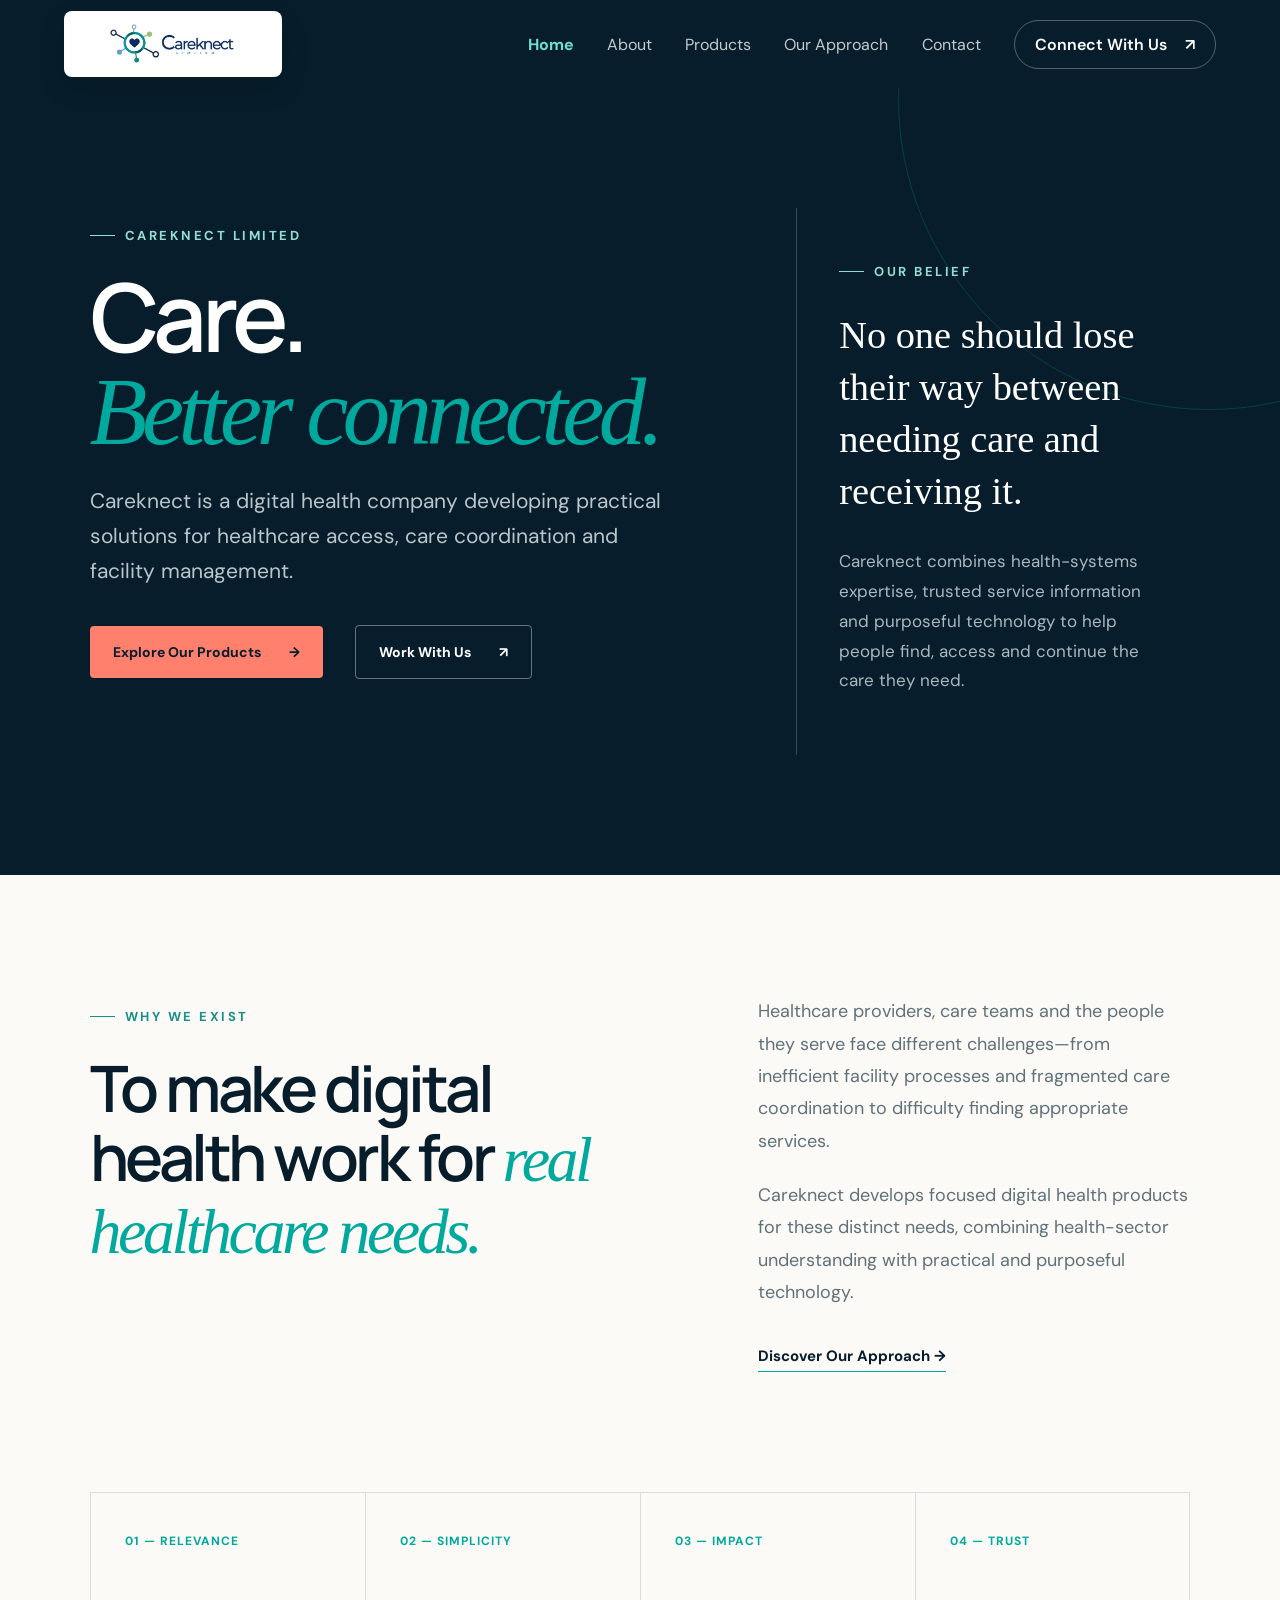
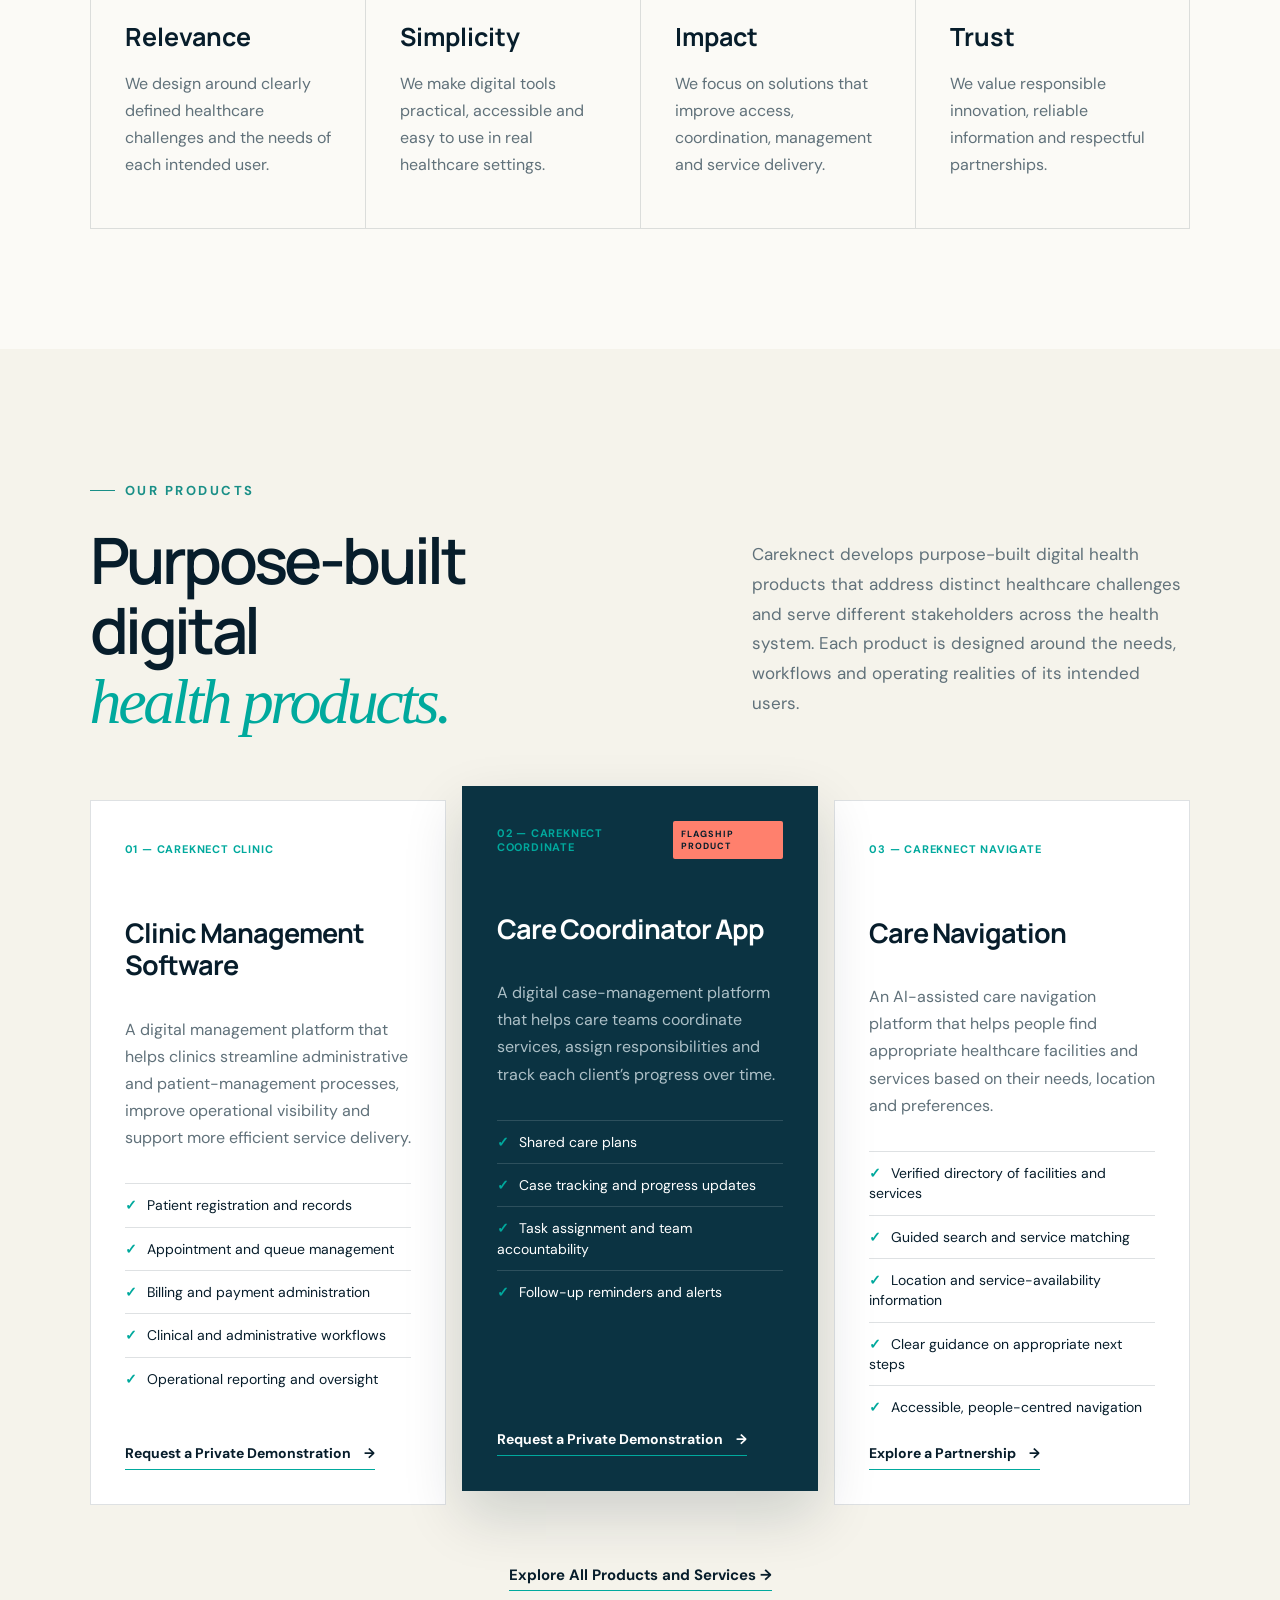
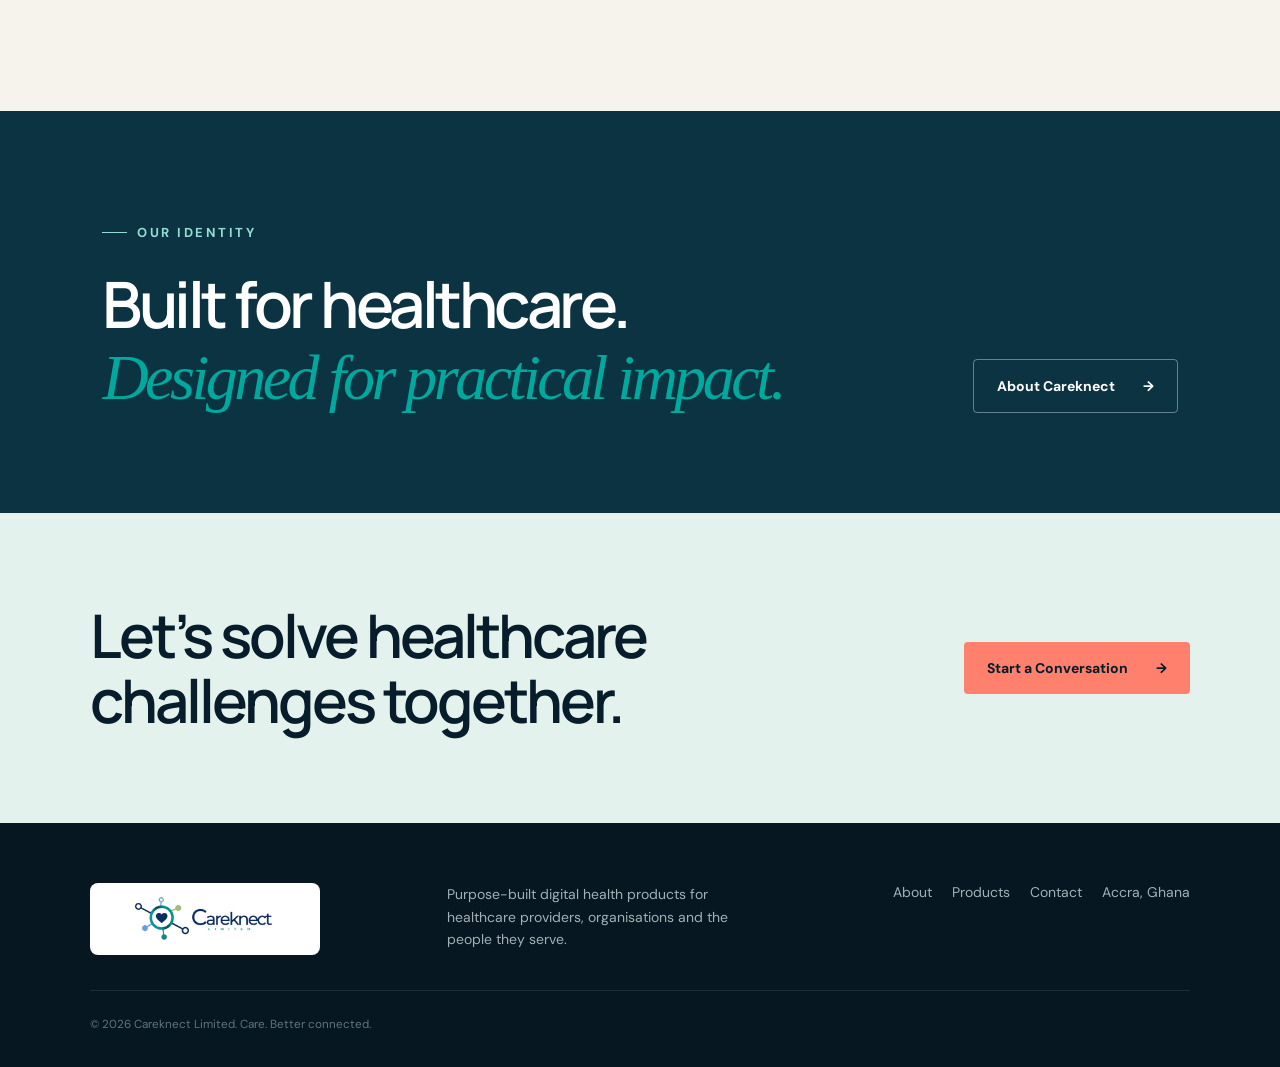
==== commit 55407cb4: "Standardize site navigation" ====
--- a/index.html
+++ b/index.html
@@ -11,7 +11,7 @@
   <link rel="stylesheet" href="styles.css"><link rel="stylesheet" href="brand.css"><link rel="stylesheet" href="pages.css"><link rel="stylesheet" href="corporate.css"><link rel="stylesheet" href="home.css">
 </head>
 <body>
-  <header class="page-header"><div class="site-header"><a class="brand brand-logo" href="index.html" aria-label="Careknect Limited home"><img src="assets/careknect-logo-cropped.jpg" alt="Careknect Limited"></a><button class="menu-toggle" aria-label="Open menu" aria-expanded="false"><span></span><span></span></button><nav class="nav" aria-label="Main navigation"><a class="active" href="index.html">Home</a><a href="about.html">About</a><a href="products.html">Products</a><a href="solutions.html">What we stand for</a><a href="advisory.html">Our approach</a><a class="nav-cta" href="contact.html">Work with us <span>↗</span></a></nav></div></header>
+  <header class="page-header"><div class="site-header"><a class="brand brand-logo" href="index.html" aria-label="Careknect Limited home"><img src="assets/careknect-logo-cropped.jpg" alt="Careknect Limited"></a><button class="menu-toggle" aria-label="Open menu" aria-expanded="false"><span></span><span></span></button><nav class="nav" aria-label="Main navigation"><a class="active" href="index.html">Home</a><a href="about.html">About</a><a href="products.html">Products</a><a href="advisory.html">Our Approach</a><a href="contact.html">Contact</a><a class="nav-cta" href="contact.html">Connect With Us <span>↗</span></a></nav></div></header>
   <main>
     <section class="home-hero"><div class="home-hero-copy reveal"><p class="eyebrow"><span></span> CAREKNECT LIMITED</p><h1>Care.<br><em>Better connected.</em></h1><p>Careknect is a digital health company developing practical solutions for healthcare access, care coordination and facility management.</p><div class="hero-actions"><a class="button button-primary" href="products.html">Explore Our Products <span>→</span></a><a class="button button-outline" href="contact.html">Work With Us <span>↗</span></a></div></div><aside class="belief-panel reveal"><p class="eyebrow"><span></span> OUR BELIEF</p><blockquote>No one should lose their way between needing care and receiving it.</blockquote><p>Careknect combines health-systems expertise, trusted service information and purposeful technology to help people find, access and continue the care they need.</p></aside></section>
     <section class="why-section"><div class="why-heading reveal"><p class="eyebrow dark"><span></span> WHY WE EXIST</p><h2>To make digital health work for <em>real healthcare needs.</em></h2></div><div class="why-copy reveal"><p>Healthcare providers, care teams and the people they serve face different challenges—from inefficient facility processes and fragmented care coordination to difficulty finding appropriate services.</p><p>Careknect develops focused digital health products for these distinct needs, combining health-sector understanding with practical and purposeful technology.</p><a class="inline-arrow" href="advisory.html">Discover Our Approach <span>→</span></a></div></section>
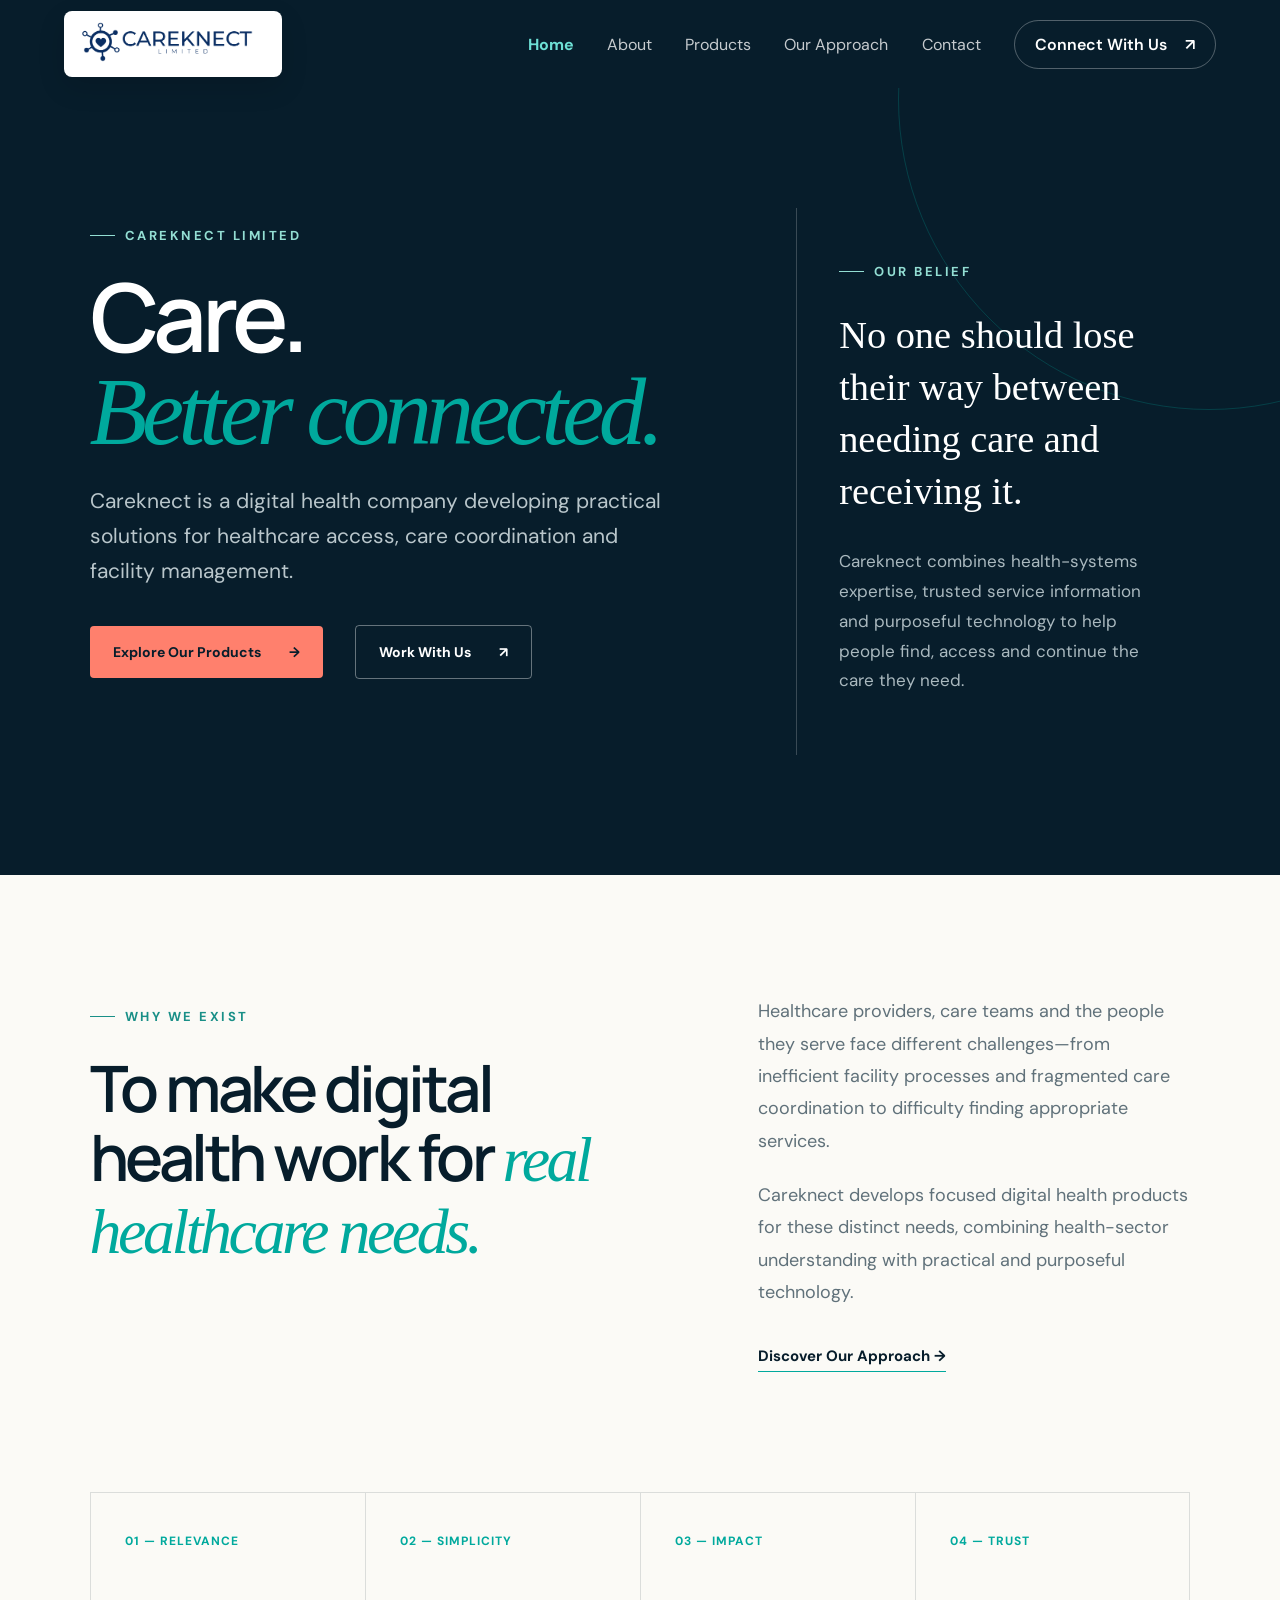
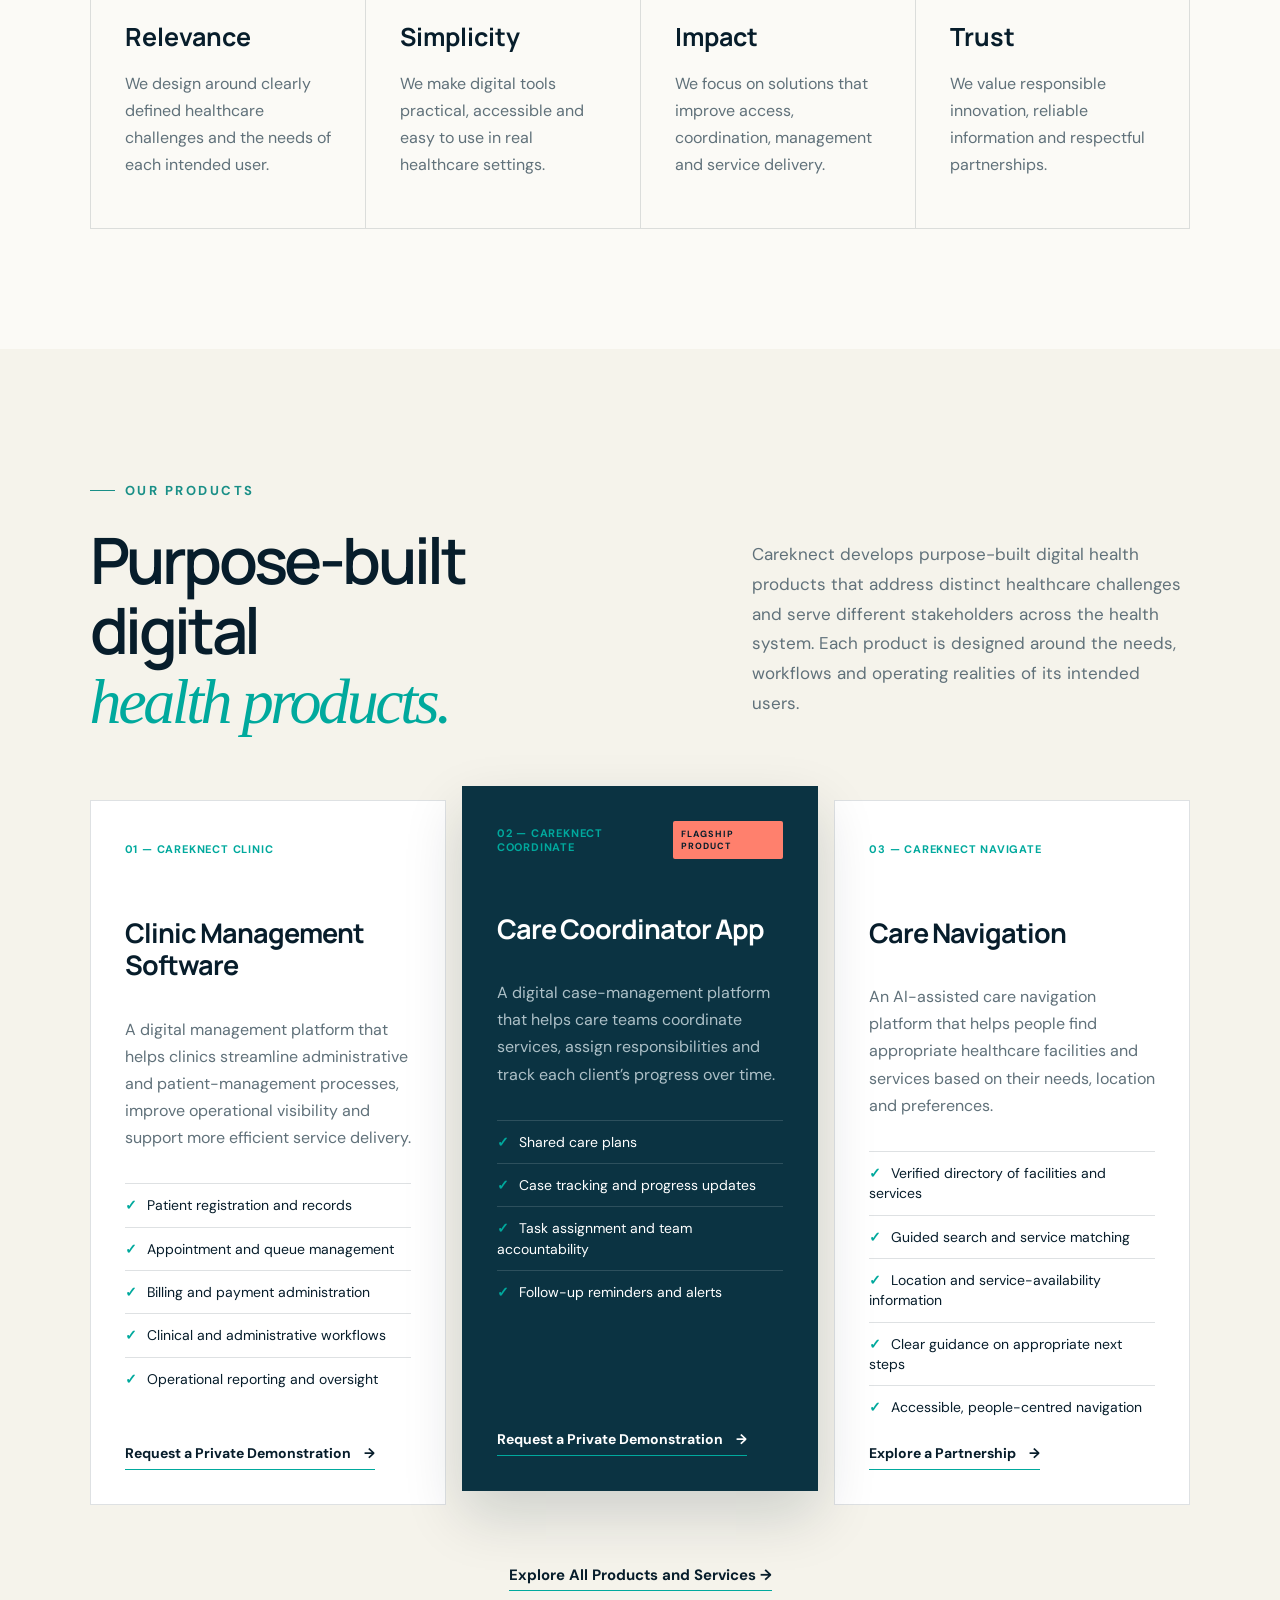
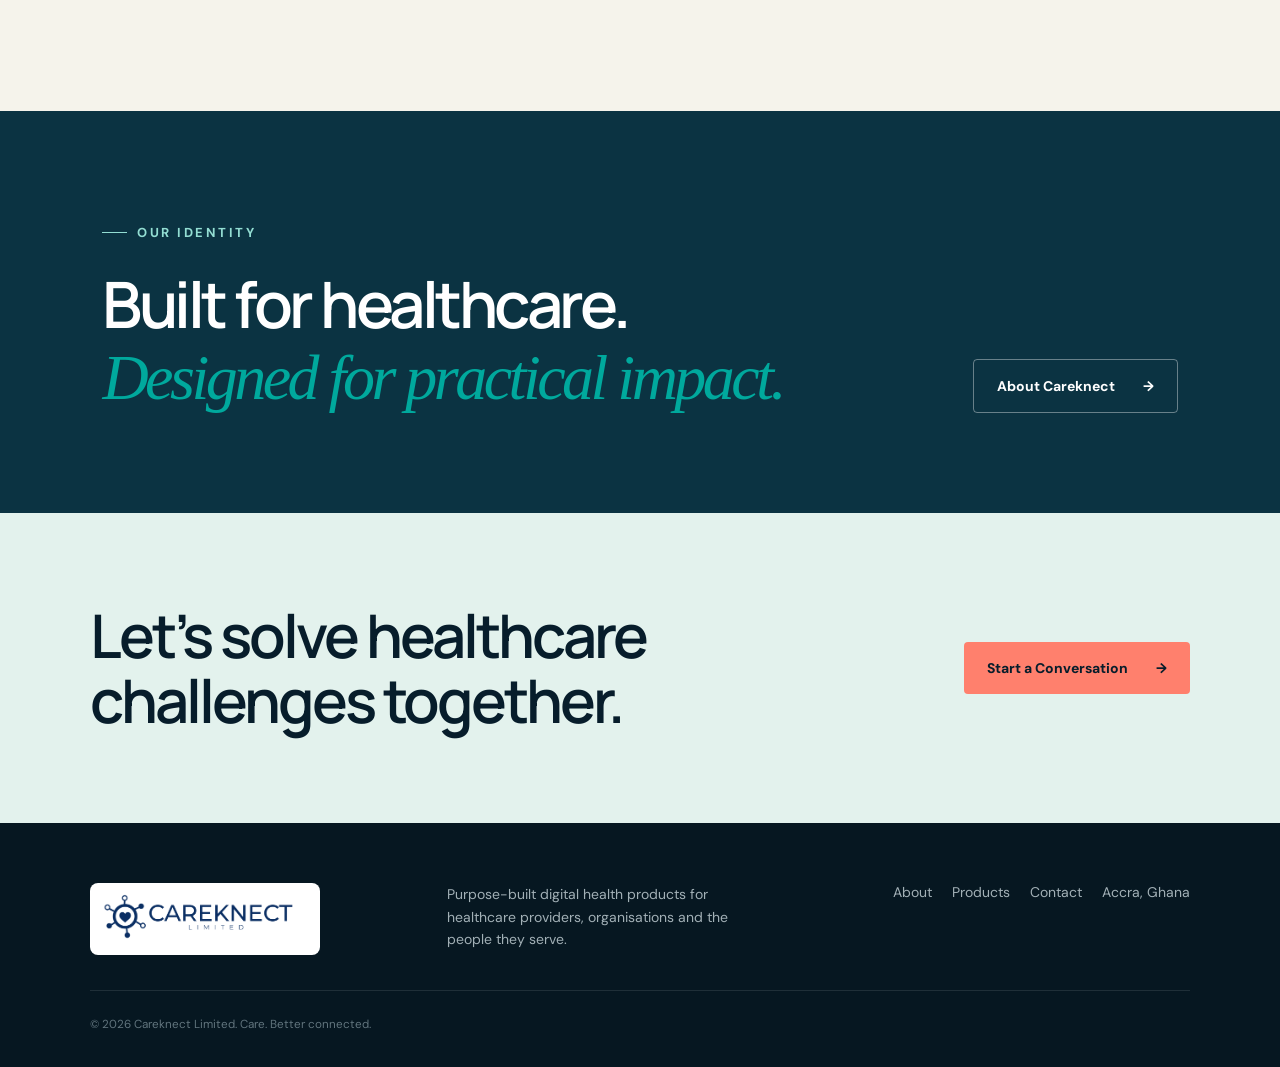
==== commit 640ea8ef: "Apply updated Careknect logo" ====
--- a/index.html
+++ b/index.html
@@ -11,7 +11,7 @@
   <link rel="stylesheet" href="styles.css"><link rel="stylesheet" href="brand.css"><link rel="stylesheet" href="pages.css"><link rel="stylesheet" href="corporate.css"><link rel="stylesheet" href="home.css">
 </head>
 <body>
-  <header class="page-header"><div class="site-header"><a class="brand brand-logo" href="index.html" aria-label="Careknect Limited home"><img src="assets/careknect-logo-cropped.jpg" alt="Careknect Limited"></a><button class="menu-toggle" aria-label="Open menu" aria-expanded="false"><span></span><span></span></button><nav class="nav" aria-label="Main navigation"><a class="active" href="index.html">Home</a><a href="about.html">About</a><a href="products.html">Products</a><a href="advisory.html">Our Approach</a><a href="contact.html">Contact</a><a class="nav-cta" href="contact.html">Connect With Us <span>↗</span></a></nav></div></header>
+  <header class="page-header"><div class="site-header"><a class="brand brand-logo" href="index.html" aria-label="Careknect Limited home"><img src="assets/careknect-logo.png" alt="Careknect Limited"></a><button class="menu-toggle" aria-label="Open menu" aria-expanded="false"><span></span><span></span></button><nav class="nav" aria-label="Main navigation"><a class="active" href="index.html">Home</a><a href="about.html">About</a><a href="products.html">Products</a><a href="advisory.html">Our Approach</a><a href="contact.html">Contact</a><a class="nav-cta" href="contact.html">Connect With Us <span>↗</span></a></nav></div></header>
   <main>
     <section class="home-hero"><div class="home-hero-copy reveal"><p class="eyebrow"><span></span> CAREKNECT LIMITED</p><h1>Care.<br><em>Better connected.</em></h1><p>Careknect is a digital health company developing practical solutions for healthcare access, care coordination and facility management.</p><div class="hero-actions"><a class="button button-primary" href="products.html">Explore Our Products <span>→</span></a><a class="button button-outline" href="contact.html">Work With Us <span>↗</span></a></div></div><aside class="belief-panel reveal"><p class="eyebrow"><span></span> OUR BELIEF</p><blockquote>No one should lose their way between needing care and receiving it.</blockquote><p>Careknect combines health-systems expertise, trusted service information and purposeful technology to help people find, access and continue the care they need.</p></aside></section>
     <section class="why-section"><div class="why-heading reveal"><p class="eyebrow dark"><span></span> WHY WE EXIST</p><h2>To make digital health work for <em>real healthcare needs.</em></h2></div><div class="why-copy reveal"><p>Healthcare providers, care teams and the people they serve face different challenges—from inefficient facility processes and fragmented care coordination to difficulty finding appropriate services.</p><p>Careknect develops focused digital health products for these distinct needs, combining health-sector understanding with practical and purposeful technology.</p><a class="inline-arrow" href="advisory.html">Discover Our Approach <span>→</span></a></div></section>
@@ -24,6 +24,6 @@
     <section class="home-identity reveal"><div><p class="eyebrow"><span></span> OUR IDENTITY</p><h2>Built for healthcare.<br><em>Designed for practical impact.</em></h2></div><a class="button button-outline" href="about.html">About Careknect <span>→</span></a></section>
     <section class="home-final"><h2>Let’s solve healthcare<br>challenges together.</h2><a class="button button-primary" href="contact.html">Start a Conversation <span>→</span></a></section>
   </main>
-  <footer><a class="brand brand-logo footer-brand" href="index.html"><img src="assets/careknect-logo-cropped.jpg" alt="Careknect Limited"></a><p>Purpose-built digital health products for healthcare providers, organisations and the people they serve.</p><div><a href="about.html">About</a><a href="products.html">Products</a><a href="contact.html">Contact</a><span>Accra, Ghana</span></div><small>© 2026 Careknect Limited. Care. Better connected.</small></footer>
+  <footer><a class="brand brand-logo footer-brand" href="index.html"><img src="assets/careknect-logo.png" alt="Careknect Limited"></a><p>Purpose-built digital health products for healthcare providers, organisations and the people they serve.</p><div><a href="about.html">About</a><a href="products.html">Products</a><a href="contact.html">Contact</a><span>Accra, Ghana</span></div><small>© 2026 Careknect Limited. Care. Better connected.</small></footer>
   <script src="script.js"></script>
 </body></html>
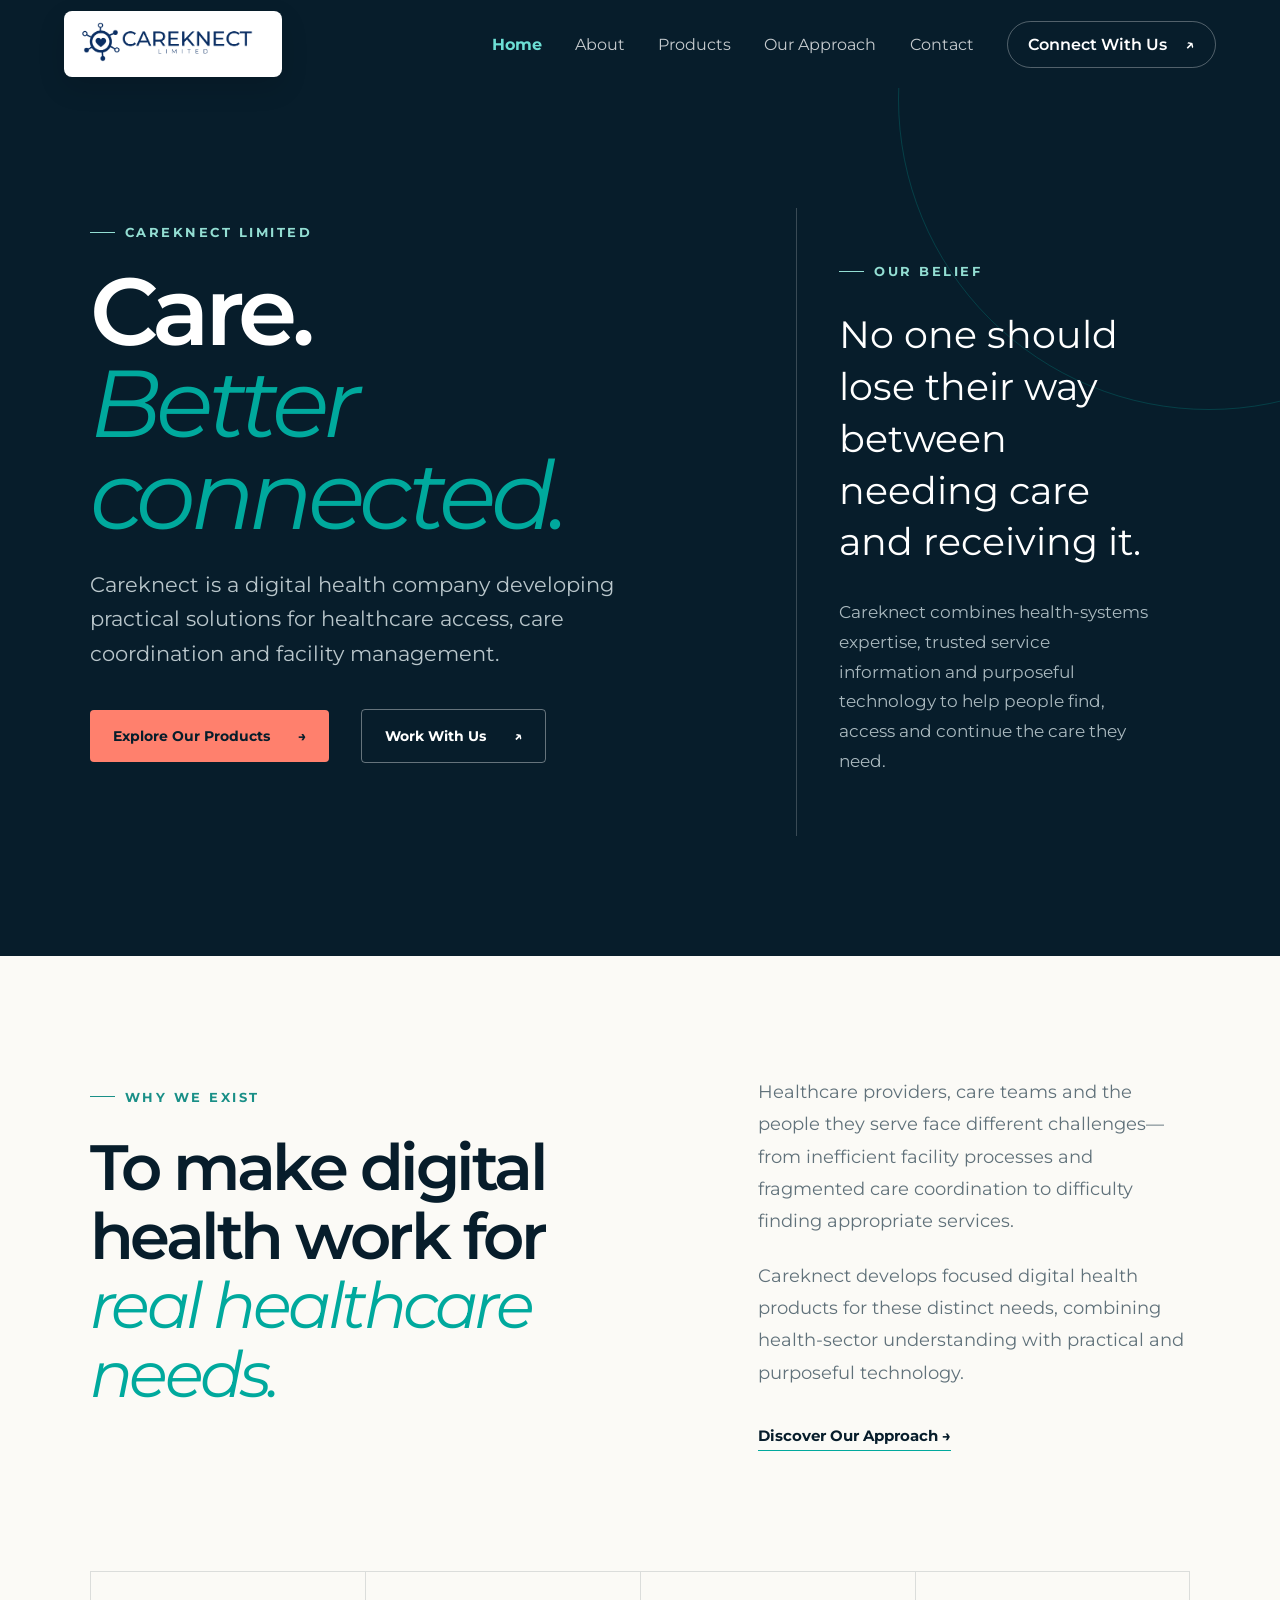
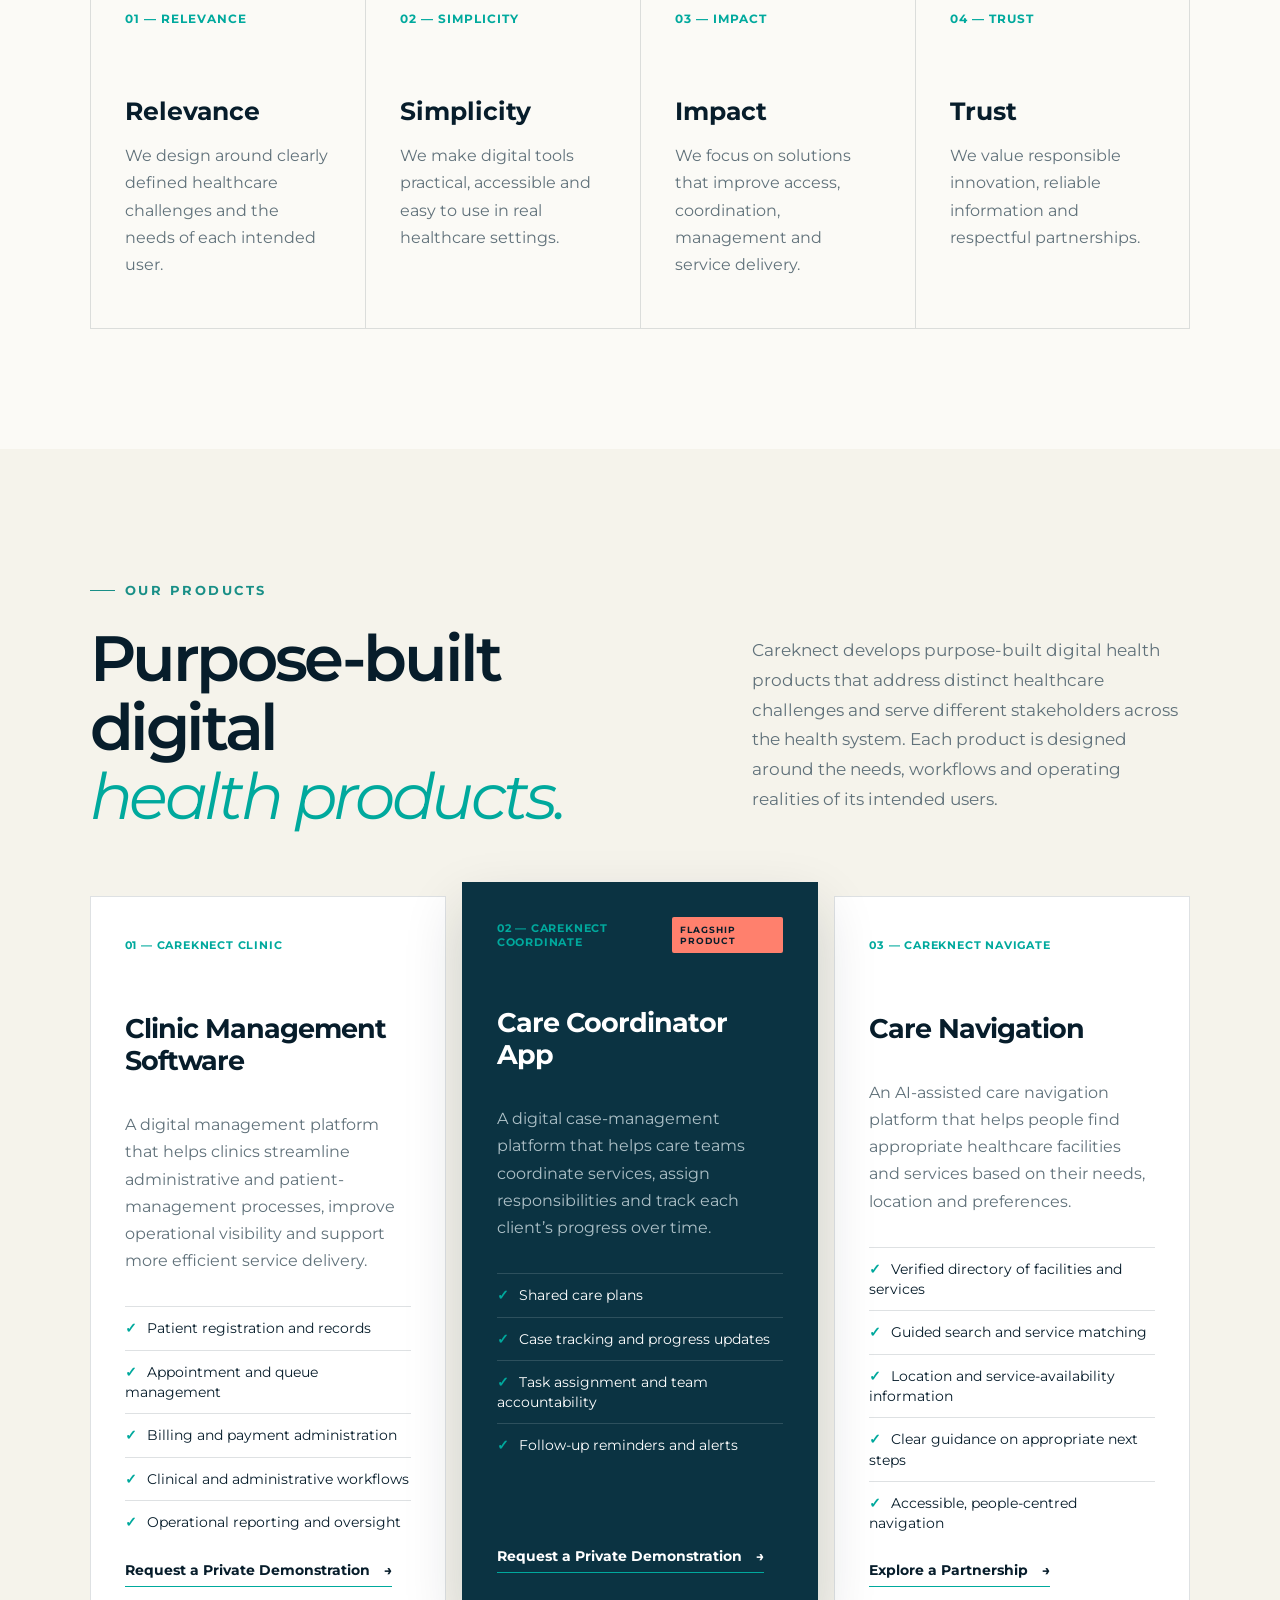
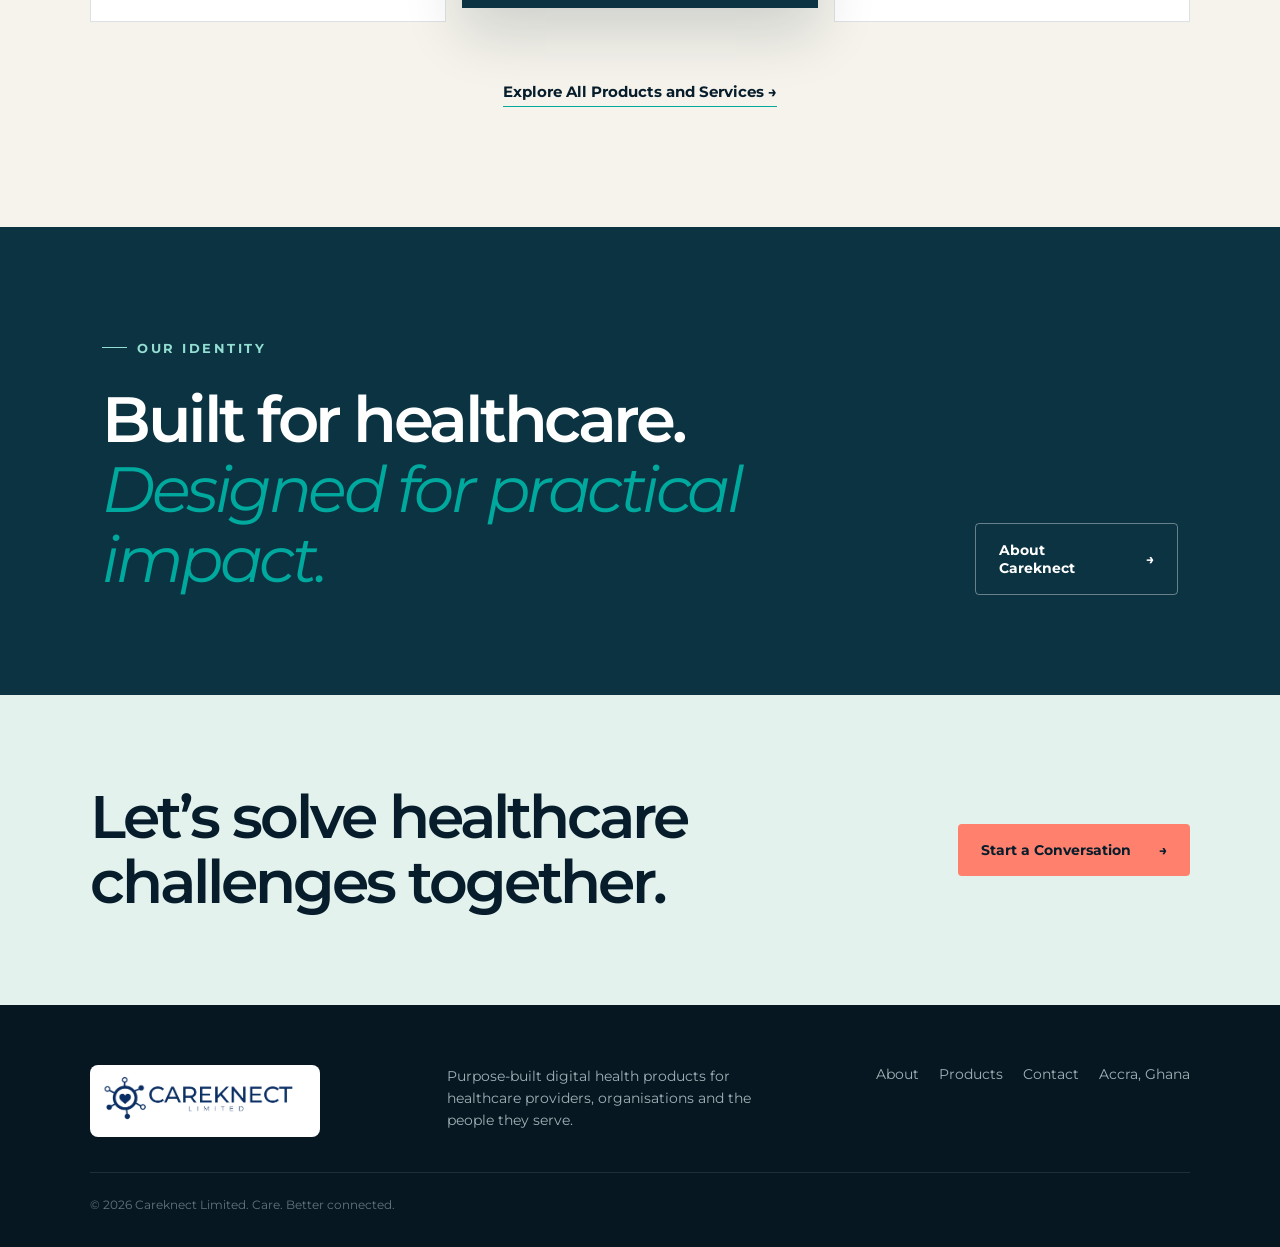
==== commit c4309b17: "Use Montserrat across the website" ====
--- a/index.html
+++ b/index.html
@@ -7,7 +7,7 @@
   <meta name="theme-color" content="#071d2b">
   <title>Careknect Limited — Care. Better connected.</title>
   <link rel="preconnect" href="https://fonts.googleapis.com"><link rel="preconnect" href="https://fonts.gstatic.com" crossorigin>
-  <link href="https://fonts.googleapis.com/css2?family=DM+Sans:wght@400;500;600;700&family=Manrope:wght@500;600;700;800&display=swap" rel="stylesheet">
+  <link href="https://fonts.googleapis.com/css2?family=Montserrat:wght@400;500;600;700;800&display=swap" rel="stylesheet">
   <link rel="stylesheet" href="styles.css"><link rel="stylesheet" href="brand.css"><link rel="stylesheet" href="pages.css"><link rel="stylesheet" href="corporate.css"><link rel="stylesheet" href="home.css">
 </head>
 <body>
--- a/styles.css
+++ b/styles.css
@@ -1 +1 @@
-:root{--ink:#071d2b;--navy:#092737;--teal:#00a99d;--mint:#c7f1e7;--cream:#f5f3eb;--paper:#fbfaf6;--coral:#ff806d;--line:rgba(7,29,43,.13);--muted:#60717a;--display:"Manrope",sans-serif;--body:"DM Sans",sans-serif}*{box-sizing:border-box}html{scroll-behavior:smooth}body{margin:0;color:var(--ink);background:var(--paper);font-family:var(--body);-webkit-font-smoothing:antialiased}a{color:inherit;text-decoration:none}button,textarea{font:inherit}.site-header{height:88px;padding:0 clamp(24px,5vw,76px);display:flex;align-items:center;justify-content:space-between;position:absolute;z-index:20;width:100%;color:#fff}.brand{display:flex;align-items:center;gap:11px;font-family:var(--display);font-size:23px;font-weight:800;letter-spacing:-.8px}.brand small{display:block;font:600 7px var(--body);letter-spacing:3px;opacity:.65;margin-top:-1px}.brand-mark{width:33px;height:33px;display:grid;grid-template-columns:1fr 1fr;gap:3px;transform:rotate(45deg)}.brand-mark i{display:block;border-radius:10px 3px;background:var(--teal)}.brand-mark i:last-child{background:var(--coral);transform:translateY(5px)}.nav{display:flex;align-items:center;gap:clamp(20px,2.6vw,38px);font-size:14px}.nav>a:not(.nav-cta){opacity:.77;transition:.2s}.nav>a:hover{opacity:1}.nav-cta{padding:13px 20px;border:1px solid rgba(255,255,255,.3);border-radius:50px;font-weight:600}.nav-cta span{margin-left:14px}.menu-toggle{display:none;background:none;border:0}.hero{min-height:790px;background:var(--ink);color:white;padding:170px clamp(24px,7vw,110px) 100px;display:grid;grid-template-columns:minmax(0,1.05fr) minmax(390px,.8fr);align-items:center;gap:7vw;overflow:hidden;position:relative}.orb{position:absolute;border-radius:999px;filter:blur(2px);opacity:.25}.orb-one{width:700px;height:700px;border:1px solid #1e8c8a;right:-250px;top:-270px}.orb-two{width:480px;height:480px;border:1px solid #1e8c8a;right:-100px;top:-120px}.hero-copy,.journey-card{position:relative;z-index:2}.eyebrow{font-size:11px;font-weight:700;letter-spacing:2.5px;display:flex;align-items:center;gap:10px;color:#93ded3}.eyebrow span{width:25px;height:1px;background:currentColor}.hero h1,.section-heading h2,.approach h2,.contact h2{font-family:var(--display);font-weight:600;letter-spacing:-3.5px;line-height:1.03;margin:25px 0}.hero h1{font-size:clamp(50px,6vw,83px);max-width:800px}.hero h1 em,.section-heading h2 em,.approach h2 em{font-family:Georgia,serif;font-weight:400;color:var(--teal)}.hero-lede{color:#b7c3c8;font-size:19px;line-height:1.65;max-width:670px}.hero-actions{display:flex;align-items:center;gap:32px;margin:37px 0 70px}.button{display:inline-flex;align-items:center;justify-content:center;gap:28px;padding:17px 23px;border-radius:4px;font-weight:700;font-size:14px;transition:.25s}.button:hover{transform:translateY(-2px)}.button-primary{background:var(--coral);color:var(--ink)}.text-link{font-weight:600;font-size:14px;border-bottom:1px solid #78909b;padding:10px 0}.text-link span{margin-left:12px}.trust-row{border-top:1px solid rgba(255,255,255,.12);padding-top:25px;display:flex;gap:24px;align-items:center;font-size:12px;color:#71848d;flex-wrap:wrap}.trust-row b{color:#b8c5ca;font-weight:500}.journey-card{background:#f8faf8;color:var(--ink);border-radius:18px;padding:28px;box-shadow:0 35px 80px rgba(0,0,0,.3);transform:rotate(1deg)}.card-top,.profile,.input-bottom,.coordinator{display:flex;align-items:center;justify-content:space-between}.mini-label{font-size:9px;letter-spacing:1.5px;color:#6d7c82;font-weight:700}.card-top h2{font:700 22px var(--display);margin:6px 0 0;letter-spacing:-.8px}.live{font-size:11px;background:#e3f5ee;padding:7px 10px;border-radius:30px;color:#247b61}.live i{display:inline-block;width:6px;height:6px;border-radius:50%;background:#23b686;margin-right:5px}.profile{background:white;border:1px solid #e5eae7;padding:13px;border-radius:10px;margin:25px 0 18px;justify-content:flex-start;gap:12px}.profile button{margin-left:auto;border:0;background:none}.avatar{width:40px;height:40px;background:#d6eee8;border-radius:50%;display:grid;place-items:center;font-weight:700;color:#157669}.profile strong,.profile small,.coordinator strong,.coordinator small{display:block}.profile strong{font-size:13px}.profile small,.step small,.coordinator small{font-size:10px;color:#809097;margin-top:3px}.progress{height:4px;background:#dfe7e4;border-radius:5px;overflow:hidden;margin-bottom:20px}.progress i{height:100%;display:block;background:var(--teal)}.step{display:grid;grid-template-columns:28px 1fr auto;gap:10px;align-items:center;padding:11px 0;position:relative}.step>span{border:1px solid #cbd6d2;color:#92a09d;border-radius:50%;width:25px;height:25px;display:grid;place-items:center;font-size:10px}.step.done>span{background:#dff4ed;border:0;color:#168a6e}.step.active>span{background:var(--teal);border:0;color:#fff;box-shadow:0 0 0 5px #daf3ef}.step strong{font-size:12px}.step time{font-size:9px;color:#87969c}.coordinator{margin-top:18px;padding-top:18px;border-top:1px solid #e1e7e4;justify-content:flex-start}.people{display:flex;margin-right:14px}.people span{width:28px;height:28px;border:2px solid white;margin-left:-7px;border-radius:50%;background:#123c50;color:white;display:grid;place-items:center;font-size:8px}.people span:first-child{margin:0;background:#e48b6f}.people span:last-child{background:#d9e3df;color:#456}.coordinator p{margin:0}.coordinator strong{font-size:10px}.navigator-section,.solutions,.partners{padding:110px clamp(24px,7vw,110px)}.section-heading{display:grid;grid-template-columns:.6fr 1.3fr 1fr;gap:45px;align-items:start;margin-bottom:65px}.eyebrow.dark{color:#198f87}.section-heading h2{font-size:clamp(38px,4vw,59px);margin:0}.section-heading>p:last-child{line-height:1.7;color:var(--muted);font-size:16px;margin:5px 0}.navigator-section{background:var(--cream)}.navigator-shell{background:white;border-radius:14px;display:grid;grid-template-columns:1.15fr .85fr;box-shadow:0 20px 60px rgba(7,29,43,.08);overflow:hidden}.navigator-input{padding:42px}.navigator-input label{display:block;font:700 17px var(--display);margin-bottom:17px}.navigator-input textarea{width:100%;border:1px solid #d4ddd9;border-radius:8px;padding:17px;resize:none;outline:none;line-height:1.55;color:var(--ink);transition:.2s}.navigator-input textarea:focus{border-color:var(--teal);box-shadow:0 0 0 3px rgba(0,169,157,.09)}.input-bottom{margin-top:16px}.input-bottom>span{font-size:12px;color:#75858b}.input-bottom button{background:var(--ink);color:white;border:0;border-radius:4px;padding:14px 18px;font-weight:700;cursor:pointer}.input-bottom button span{margin-left:18px}.navigator-result{background:var(--ink);color:white;min-height:270px;padding:38px;display:grid;place-items:center}.result-empty{text-align:center;max-width:280px}.spark{display:grid;place-items:center;width:46px;height:46px;margin:0 auto 18px;border:1px solid #2f5968;border-radius:50%;color:#67d4c9;font-size:21px}.result-empty strong{font:600 16px var(--display)}.result-empty p{font-size:12px;line-height:1.6;color:#8fa2aa}.result-found{width:100%}.result-found .match{font-size:10px;color:#78d9cf;letter-spacing:1px}.result-found h3{font:700 21px var(--display);margin:10px 0}.result-found p{color:#a9bac1;line-height:1.55;font-size:13px}.result-tags{display:flex;flex-wrap:wrap;gap:8px;margin:18px 0}.result-tags span{padding:7px 9px;border:1px solid #31505e;border-radius:30px;font-size:10px}.result-found a{display:inline-block;color:#fff;border-bottom:1px solid var(--teal);font-size:12px;padding-bottom:5px}.safety-note{text-align:center;color:#89938f;font-size:10px;margin:22px auto 0;max-width:730px}.solutions{background:var(--paper)}.solution-grid{display:grid;grid-template-columns:repeat(3,1fr);border-top:1px solid var(--line);border-left:1px solid var(--line)}.solution-grid article{min-height:310px;border-right:1px solid var(--line);border-bottom:1px solid var(--line);padding:35px;position:relative;transition:.25s}.solution-grid article:hover{background:white;transform:translateY(-3px);box-shadow:0 16px 40px rgba(7,29,43,.06);z-index:2}.solution-feature{grid-row:span 2;background:#e3f2ed}.solution-grid .number{position:absolute;right:25px;top:22px;font-size:10px;color:#8b999a}.solution-grid .icon{font-size:26px;color:var(--teal);height:72px}.solution-grid h3{font:700 22px var(--display);letter-spacing:-.7px}.solution-grid p{color:var(--muted);font-size:14px;line-height:1.7}.solution-grid ul{list-style:none;padding:12px 0 0;margin:0}.solution-grid li{font-size:12px;border-top:1px solid rgba(7,29,43,.1);padding:12px 0}.solution-grid li:before{content:"✓";color:var(--teal);margin-right:10px}.solution-grid .accent{background:var(--ink);color:white}.solution-grid .accent p{color:#a9b8bf}.approach{background:#0b3342;color:white;padding:120px clamp(24px,9vw,150px);display:grid;grid-template-columns:.8fr 1fr;gap:12vw}.eyebrow.light{color:#7bd7ce}.approach h2{font-size:clamp(40px,4.5vw,62px);margin-top:28px}.approach-copy>p:nth-of-type(2){color:#a7b7bd;line-height:1.7;max-width:460px}.button-light{border:1px solid #70909c;margin-top:25px}.approach-list{list-style:none;margin:0;padding:0}.approach-list li{display:grid;grid-template-columns:55px 1fr;border-top:1px solid rgba(255,255,255,.14);padding:25px 0}.approach-list li>span{color:#55cfc4;font-size:10px}.approach-list strong{font:600 20px var(--display)}.approach-list p{color:#9bb0b8;font-size:13px;margin:7px 0}.partner-grid{display:grid;grid-template-columns:repeat(4,1fr);border:1px solid var(--line)}.partner-grid>div{padding:30px;border-right:1px solid var(--line)}.partner-grid>div:last-child{border:0}.partner-grid span{font-size:22px;color:var(--teal)}.partner-grid h3{font:700 17px var(--display);margin-top:40px}.partner-grid p{font-size:13px;line-height:1.6;color:var(--muted)}.contact{padding:0 clamp(24px,7vw,110px) 90px;background:var(--paper)}.contact-inner{background:var(--ink);color:white;padding:80px clamp(32px,7vw,90px);position:relative;overflow:hidden}.contact-inner:after{content:"";position:absolute;width:420px;height:420px;border:1px solid rgba(0,169,157,.3);border-radius:50%;right:-150px;top:-130px}.contact h2{font-size:clamp(39px,5vw,66px);max-width:900px}.contact-inner>p:nth-of-type(2){color:#aab9bf}.contact-actions{display:flex;gap:30px;align-items:center;margin-top:35px;position:relative;z-index:2}.button-coral{background:var(--coral);color:var(--ink)}.contact-actions>a:last-child{font-size:14px;color:#c1ccd0}footer{background:#061721;color:#a2b0b6;padding:60px clamp(24px,7vw,110px) 35px;display:grid;grid-template-columns:1fr 1.2fr 1fr;gap:35px;align-items:start;font-size:12px}footer .footer-brand{color:white}footer p{max-width:310px;line-height:1.6;margin:0}footer>div{display:flex;gap:20px;justify-content:flex-end}footer>small{grid-column:1/-1;border-top:1px solid rgba(255,255,255,.1);padding-top:25px;color:#61747d}.reveal{opacity:0;transform:translateY(18px);transition:opacity .7s ease,transform .7s ease}.reveal.visible{opacity:1;transform:none}@media(max-width:900px){.nav{position:absolute;top:75px;left:20px;right:20px;background:#0d3444;display:none;flex-direction:column;align-items:stretch;padding:22px;border-radius:10px}.nav.open{display:flex}.menu-toggle{display:block;color:white}.menu-toggle span{display:block;width:24px;height:1px;background:white;margin:6px}.hero{grid-template-columns:1fr;padding-top:140px}.journey-card{max-width:520px}.section-heading{grid-template-columns:1fr;gap:18px}.solution-grid{grid-template-columns:repeat(2,1fr)}.solution-feature{grid-row:auto}.approach{grid-template-columns:1fr}.partner-grid{grid-template-columns:repeat(2,1fr)}.partner-grid>div{border-bottom:1px solid var(--line)}footer{grid-template-columns:1fr 1fr}footer p{grid-column:1/-1}footer>div{justify-content:flex-start}}@media(max-width:620px){.site-header{height:72px}.hero{padding:120px 22px 70px;min-height:auto}.hero h1{font-size:48px;letter-spacing:-2.5px}.hero-lede{font-size:16px}.hero-actions{align-items:flex-start;flex-direction:column;margin-bottom:45px}.journey-card{padding:20px}.trust-row{display:none}.navigator-section,.solutions,.partners{padding:78px 22px}.section-heading h2,.approach h2{letter-spacing:-2.2px}.navigator-shell{grid-template-columns:1fr}.navigator-input{padding:25px}.navigator-result{min-height:230px}.input-bottom{align-items:flex-start;gap:15px;flex-direction:column}.solution-grid,.partner-grid{grid-template-columns:1fr}.solution-grid article{min-height:270px}.approach{padding:80px 22px}.contact{padding:0 0 0}.contact-inner{padding:70px 22px}.contact-actions{align-items:flex-start;flex-direction:column}footer{grid-template-columns:1fr;padding:50px 22px 30px}footer>div{flex-direction:column}.profile time{display:none}}
+:root{--ink:#071d2b;--navy:#092737;--teal:#00a99d;--mint:#c7f1e7;--cream:#f5f3eb;--paper:#fbfaf6;--coral:#ff806d;--line:rgba(7,29,43,.13);--muted:#60717a;--display:"Montserrat",sans-serif;--body:"Montserrat",sans-serif}*{box-sizing:border-box}html{scroll-behavior:smooth}body{margin:0;color:var(--ink);background:var(--paper);font-family:var(--body);-webkit-font-smoothing:antialiased}a{color:inherit;text-decoration:none}button,textarea{font:inherit}.site-header{height:88px;padding:0 clamp(24px,5vw,76px);display:flex;align-items:center;justify-content:space-between;position:absolute;z-index:20;width:100%;color:#fff}.brand{display:flex;align-items:center;gap:11px;font-family:var(--display);font-size:23px;font-weight:800;letter-spacing:-.8px}.brand small{display:block;font:600 7px var(--body);letter-spacing:3px;opacity:.65;margin-top:-1px}.brand-mark{width:33px;height:33px;display:grid;grid-template-columns:1fr 1fr;gap:3px;transform:rotate(45deg)}.brand-mark i{display:block;border-radius:10px 3px;background:var(--teal)}.brand-mark i:last-child{background:var(--coral);transform:translateY(5px)}.nav{display:flex;align-items:center;gap:clamp(20px,2.6vw,38px);font-size:14px}.nav>a:not(.nav-cta){opacity:.77;transition:.2s}.nav>a:hover{opacity:1}.nav-cta{padding:13px 20px;border:1px solid rgba(255,255,255,.3);border-radius:50px;font-weight:600}.nav-cta span{margin-left:14px}.menu-toggle{display:none;background:none;border:0}.hero{min-height:790px;background:var(--ink);color:white;padding:170px clamp(24px,7vw,110px) 100px;display:grid;grid-template-columns:minmax(0,1.05fr) minmax(390px,.8fr);align-items:center;gap:7vw;overflow:hidden;position:relative}.orb{position:absolute;border-radius:999px;filter:blur(2px);opacity:.25}.orb-one{width:700px;height:700px;border:1px solid #1e8c8a;right:-250px;top:-270px}.orb-two{width:480px;height:480px;border:1px solid #1e8c8a;right:-100px;top:-120px}.hero-copy,.journey-card{position:relative;z-index:2}.eyebrow{font-size:11px;font-weight:700;letter-spacing:2.5px;display:flex;align-items:center;gap:10px;color:#93ded3}.eyebrow span{width:25px;height:1px;background:currentColor}.hero h1,.section-heading h2,.approach h2,.contact h2{font-family:var(--display);font-weight:600;letter-spacing:-3.5px;line-height:1.03;margin:25px 0}.hero h1{font-size:clamp(50px,6vw,83px);max-width:800px}.hero h1 em,.section-heading h2 em,.approach h2 em{font-family:var(--display);font-weight:400;color:var(--teal)}.hero-lede{color:#b7c3c8;font-size:19px;line-height:1.65;max-width:670px}.hero-actions{display:flex;align-items:center;gap:32px;margin:37px 0 70px}.button{display:inline-flex;align-items:center;justify-content:center;gap:28px;padding:17px 23px;border-radius:4px;font-weight:700;font-size:14px;transition:.25s}.button:hover{transform:translateY(-2px)}.button-primary{background:var(--coral);color:var(--ink)}.text-link{font-weight:600;font-size:14px;border-bottom:1px solid #78909b;padding:10px 0}.text-link span{margin-left:12px}.trust-row{border-top:1px solid rgba(255,255,255,.12);padding-top:25px;display:flex;gap:24px;align-items:center;font-size:12px;color:#71848d;flex-wrap:wrap}.trust-row b{color:#b8c5ca;font-weight:500}.journey-card{background:#f8faf8;color:var(--ink);border-radius:18px;padding:28px;box-shadow:0 35px 80px rgba(0,0,0,.3);transform:rotate(1deg)}.card-top,.profile,.input-bottom,.coordinator{display:flex;align-items:center;justify-content:space-between}.mini-label{font-size:9px;letter-spacing:1.5px;color:#6d7c82;font-weight:700}.card-top h2{font:700 22px var(--display);margin:6px 0 0;letter-spacing:-.8px}.live{font-size:11px;background:#e3f5ee;padding:7px 10px;border-radius:30px;color:#247b61}.live i{display:inline-block;width:6px;height:6px;border-radius:50%;background:#23b686;margin-right:5px}.profile{background:white;border:1px solid #e5eae7;padding:13px;border-radius:10px;margin:25px 0 18px;justify-content:flex-start;gap:12px}.profile button{margin-left:auto;border:0;background:none}.avatar{width:40px;height:40px;background:#d6eee8;border-radius:50%;display:grid;place-items:center;font-weight:700;color:#157669}.profile strong,.profile small,.coordinator strong,.coordinator small{display:block}.profile strong{font-size:13px}.profile small,.step small,.coordinator small{font-size:10px;color:#809097;margin-top:3px}.progress{height:4px;background:#dfe7e4;border-radius:5px;overflow:hidden;margin-bottom:20px}.progress i{height:100%;display:block;background:var(--teal)}.step{display:grid;grid-template-columns:28px 1fr auto;gap:10px;align-items:center;padding:11px 0;position:relative}.step>span{border:1px solid #cbd6d2;color:#92a09d;border-radius:50%;width:25px;height:25px;display:grid;place-items:center;font-size:10px}.step.done>span{background:#dff4ed;border:0;color:#168a6e}.step.active>span{background:var(--teal);border:0;color:#fff;box-shadow:0 0 0 5px #daf3ef}.step strong{font-size:12px}.step time{font-size:9px;color:#87969c}.coordinator{margin-top:18px;padding-top:18px;border-top:1px solid #e1e7e4;justify-content:flex-start}.people{display:flex;margin-right:14px}.people span{width:28px;height:28px;border:2px solid white;margin-left:-7px;border-radius:50%;background:#123c50;color:white;display:grid;place-items:center;font-size:8px}.people span:first-child{margin:0;background:#e48b6f}.people span:last-child{background:#d9e3df;color:#456}.coordinator p{margin:0}.coordinator strong{font-size:10px}.navigator-section,.solutions,.partners{padding:110px clamp(24px,7vw,110px)}.section-heading{display:grid;grid-template-columns:.6fr 1.3fr 1fr;gap:45px;align-items:start;margin-bottom:65px}.eyebrow.dark{color:#198f87}.section-heading h2{font-size:clamp(38px,4vw,59px);margin:0}.section-heading>p:last-child{line-height:1.7;color:var(--muted);font-size:16px;margin:5px 0}.navigator-section{background:var(--cream)}.navigator-shell{background:white;border-radius:14px;display:grid;grid-template-columns:1.15fr .85fr;box-shadow:0 20px 60px rgba(7,29,43,.08);overflow:hidden}.navigator-input{padding:42px}.navigator-input label{display:block;font:700 17px var(--display);margin-bottom:17px}.navigator-input textarea{width:100%;border:1px solid #d4ddd9;border-radius:8px;padding:17px;resize:none;outline:none;line-height:1.55;color:var(--ink);transition:.2s}.navigator-input textarea:focus{border-color:var(--teal);box-shadow:0 0 0 3px rgba(0,169,157,.09)}.input-bottom{margin-top:16px}.input-bottom>span{font-size:12px;color:#75858b}.input-bottom button{background:var(--ink);color:white;border:0;border-radius:4px;padding:14px 18px;font-weight:700;cursor:pointer}.input-bottom button span{margin-left:18px}.navigator-result{background:var(--ink);color:white;min-height:270px;padding:38px;display:grid;place-items:center}.result-empty{text-align:center;max-width:280px}.spark{display:grid;place-items:center;width:46px;height:46px;margin:0 auto 18px;border:1px solid #2f5968;border-radius:50%;color:#67d4c9;font-size:21px}.result-empty strong{font:600 16px var(--display)}.result-empty p{font-size:12px;line-height:1.6;color:#8fa2aa}.result-found{width:100%}.result-found .match{font-size:10px;color:#78d9cf;letter-spacing:1px}.result-found h3{font:700 21px var(--display);margin:10px 0}.result-found p{color:#a9bac1;line-height:1.55;font-size:13px}.result-tags{display:flex;flex-wrap:wrap;gap:8px;margin:18px 0}.result-tags span{padding:7px 9px;border:1px solid #31505e;border-radius:30px;font-size:10px}.result-found a{display:inline-block;color:#fff;border-bottom:1px solid var(--teal);font-size:12px;padding-bottom:5px}.safety-note{text-align:center;color:#89938f;font-size:10px;margin:22px auto 0;max-width:730px}.solutions{background:var(--paper)}.solution-grid{display:grid;grid-template-columns:repeat(3,1fr);border-top:1px solid var(--line);border-left:1px solid var(--line)}.solution-grid article{min-height:310px;border-right:1px solid var(--line);border-bottom:1px solid var(--line);padding:35px;position:relative;transition:.25s}.solution-grid article:hover{background:white;transform:translateY(-3px);box-shadow:0 16px 40px rgba(7,29,43,.06);z-index:2}.solution-feature{grid-row:span 2;background:#e3f2ed}.solution-grid .number{position:absolute;right:25px;top:22px;font-size:10px;color:#8b999a}.solution-grid .icon{font-size:26px;color:var(--teal);height:72px}.solution-grid h3{font:700 22px var(--display);letter-spacing:-.7px}.solution-grid p{color:var(--muted);font-size:14px;line-height:1.7}.solution-grid ul{list-style:none;padding:12px 0 0;margin:0}.solution-grid li{font-size:12px;border-top:1px solid rgba(7,29,43,.1);padding:12px 0}.solution-grid li:before{content:"✓";color:var(--teal);margin-right:10px}.solution-grid .accent{background:var(--ink);color:white}.solution-grid .accent p{color:#a9b8bf}.approach{background:#0b3342;color:white;padding:120px clamp(24px,9vw,150px);display:grid;grid-template-columns:.8fr 1fr;gap:12vw}.eyebrow.light{color:#7bd7ce}.approach h2{font-size:clamp(40px,4.5vw,62px);margin-top:28px}.approach-copy>p:nth-of-type(2){color:#a7b7bd;line-height:1.7;max-width:460px}.button-light{border:1px solid #70909c;margin-top:25px}.approach-list{list-style:none;margin:0;padding:0}.approach-list li{display:grid;grid-template-columns:55px 1fr;border-top:1px solid rgba(255,255,255,.14);padding:25px 0}.approach-list li>span{color:#55cfc4;font-size:10px}.approach-list strong{font:600 20px var(--display)}.approach-list p{color:#9bb0b8;font-size:13px;margin:7px 0}.partner-grid{display:grid;grid-template-columns:repeat(4,1fr);border:1px solid var(--line)}.partner-grid>div{padding:30px;border-right:1px solid var(--line)}.partner-grid>div:last-child{border:0}.partner-grid span{font-size:22px;color:var(--teal)}.partner-grid h3{font:700 17px var(--display);margin-top:40px}.partner-grid p{font-size:13px;line-height:1.6;color:var(--muted)}.contact{padding:0 clamp(24px,7vw,110px) 90px;background:var(--paper)}.contact-inner{background:var(--ink);color:white;padding:80px clamp(32px,7vw,90px);position:relative;overflow:hidden}.contact-inner:after{content:"";position:absolute;width:420px;height:420px;border:1px solid rgba(0,169,157,.3);border-radius:50%;right:-150px;top:-130px}.contact h2{font-size:clamp(39px,5vw,66px);max-width:900px}.contact-inner>p:nth-of-type(2){color:#aab9bf}.contact-actions{display:flex;gap:30px;align-items:center;margin-top:35px;position:relative;z-index:2}.button-coral{background:var(--coral);color:var(--ink)}.contact-actions>a:last-child{font-size:14px;color:#c1ccd0}footer{background:#061721;color:#a2b0b6;padding:60px clamp(24px,7vw,110px) 35px;display:grid;grid-template-columns:1fr 1.2fr 1fr;gap:35px;align-items:start;font-size:12px}footer .footer-brand{color:white}footer p{max-width:310px;line-height:1.6;margin:0}footer>div{display:flex;gap:20px;justify-content:flex-end}footer>small{grid-column:1/-1;border-top:1px solid rgba(255,255,255,.1);padding-top:25px;color:#61747d}.reveal{opacity:0;transform:translateY(18px);transition:opacity .7s ease,transform .7s ease}.reveal.visible{opacity:1;transform:none}@media(max-width:900px){.nav{position:absolute;top:75px;left:20px;right:20px;background:#0d3444;display:none;flex-direction:column;align-items:stretch;padding:22px;border-radius:10px}.nav.open{display:flex}.menu-toggle{display:block;color:white}.menu-toggle span{display:block;width:24px;height:1px;background:white;margin:6px}.hero{grid-template-columns:1fr;padding-top:140px}.journey-card{max-width:520px}.section-heading{grid-template-columns:1fr;gap:18px}.solution-grid{grid-template-columns:repeat(2,1fr)}.solution-feature{grid-row:auto}.approach{grid-template-columns:1fr}.partner-grid{grid-template-columns:repeat(2,1fr)}.partner-grid>div{border-bottom:1px solid var(--line)}footer{grid-template-columns:1fr 1fr}footer p{grid-column:1/-1}footer>div{justify-content:flex-start}}@media(max-width:620px){.site-header{height:72px}.hero{padding:120px 22px 70px;min-height:auto}.hero h1{font-size:48px;letter-spacing:-2.5px}.hero-lede{font-size:16px}.hero-actions{align-items:flex-start;flex-direction:column;margin-bottom:45px}.journey-card{padding:20px}.trust-row{display:none}.navigator-section,.solutions,.partners{padding:78px 22px}.section-heading h2,.approach h2{letter-spacing:-2.2px}.navigator-shell{grid-template-columns:1fr}.navigator-input{padding:25px}.navigator-result{min-height:230px}.input-bottom{align-items:flex-start;gap:15px;flex-direction:column}.solution-grid,.partner-grid{grid-template-columns:1fr}.solution-grid article{min-height:270px}.approach{padding:80px 22px}.contact{padding:0 0 0}.contact-inner{padding:70px 22px}.contact-actions{align-items:flex-start;flex-direction:column}footer{grid-template-columns:1fr;padding:50px 22px 30px}footer>div{flex-direction:column}.profile time{display:none}}
--- a/pages.css
+++ b/pages.css
@@ -1 +1 @@
-.page-header{position:relative;background:var(--ink)}.page-header .site-header{position:relative}.page-hero{background:var(--ink);color:#fff;padding:100px clamp(24px,7vw,110px) 105px;position:relative;overflow:hidden}.page-hero:after{content:"";position:absolute;width:580px;height:580px;border:1px solid rgba(0,169,157,.28);border-radius:50%;right:-190px;top:-270px}.page-hero .eyebrow,.page-hero h1,.page-hero>p,.page-hero .hero-actions{position:relative;z-index:1}.page-hero h1{font:600 clamp(48px,6vw,82px)/1.02 var(--display);letter-spacing:-4px;max-width:1000px;margin:24px 0}.page-hero h1 em{font-family:Georgia,serif;font-weight:400;color:var(--teal)}.page-hero>p{max-width:720px;color:#b3c1c7;font-size:18px;line-height:1.7}.page-body{padding:100px clamp(24px,7vw,110px)}.page-body.soft{background:var(--cream)}.split{display:grid;grid-template-columns:.8fr 1.2fr;gap:10vw;align-items:start}.split h2,.content-heading{font:600 clamp(36px,4vw,58px)/1.08 var(--display);letter-spacing:-2.7px;margin:0}.split h2 em,.content-heading em{font-family:Georgia,serif;font-weight:400;color:var(--teal)}.split-copy>p{color:var(--muted);font-size:16px;line-height:1.8;margin-top:0}.feature-list{display:grid;grid-template-columns:repeat(2,1fr);gap:1px;background:var(--line);border:1px solid var(--line)}.feature-list article{background:var(--paper);padding:30px;min-height:210px}.feature-list .icon{font-size:24px;color:var(--teal)}.feature-list h3{font:700 19px var(--display);margin:35px 0 10px}.feature-list p{font-size:13px;line-height:1.65;color:var(--muted)}.module-grid{display:grid;grid-template-columns:repeat(3,1fr);gap:15px;margin-top:55px}.module{background:#fff;border:1px solid var(--line);padding:28px;min-height:240px;transition:.25s}.module:hover{transform:translateY(-4px);box-shadow:0 18px 40px rgba(7,29,43,.08)}.module .module-icon{width:44px;height:44px;border-radius:10px;background:#e3f2ed;color:var(--teal);display:grid;place-items:center;font-size:20px}.module h3{font:700 20px var(--display);margin:30px 0 10px}.module p{font-size:13px;line-height:1.65;color:var(--muted)}.workflow{display:flex;gap:0;margin-top:55px;overflow-x:auto}.workflow div{min-width:170px;flex:1;border-top:2px solid var(--teal);padding:18px 15px 20px 0;position:relative}.workflow div:after{content:"→";position:absolute;right:14px;top:15px;color:#87a09f}.workflow div:last-child:after{display:none}.workflow span{font-size:10px;color:var(--teal);letter-spacing:1px}.workflow strong{display:block;font:600 15px var(--display);margin-top:8px}.dark-band{background:#0b3342;color:#fff;padding:90px clamp(24px,7vw,110px)}.dark-band .content-heading{max-width:820px}.dark-band p{color:#a7bbc1;line-height:1.75;max-width:690px}.metric-row{display:grid;grid-template-columns:repeat(4,1fr);margin-top:50px;border:1px solid rgba(255,255,255,.14)}.metric-row div{padding:30px;border-right:1px solid rgba(255,255,255,.14)}.metric-row div:last-child{border:0}.metric-row strong{display:block;font:600 19px var(--display);color:#fff}.metric-row span{display:block;font-size:12px;color:#91a8af;margin-top:8px}.story-grid{display:grid;grid-template-columns:repeat(3,1fr);gap:18px;margin-top:50px}.story-grid article{border-top:1px solid var(--line);padding-top:25px}.story-grid span{font-size:10px;color:var(--teal)}.story-grid h3{font:700 20px var(--display)}.story-grid p{color:var(--muted);line-height:1.7;font-size:14px}.page-cta{background:var(--cream);padding:85px clamp(24px,7vw,110px);display:flex;justify-content:space-between;align-items:center;gap:35px}.page-cta h2{font:600 clamp(34px,4vw,53px)/1.08 var(--display);letter-spacing:-2.5px;max-width:740px;margin:0}.contact-grid{display:grid;grid-template-columns:.8fr 1.2fr;gap:8vw}.contact-card{background:#fff;border:1px solid var(--line);padding:40px}.contact-card label{display:block;font-size:12px;font-weight:700;margin:18px 0 8px}.contact-card input,.contact-card textarea,.contact-card select{width:100%;border:1px solid #d4ddd9;padding:14px;background:#fff;border-radius:4px}.contact-card button{border:0;cursor:pointer;margin-top:22px}.contact-info p{color:var(--muted);line-height:1.7}.contact-info a{display:block;font:600 18px var(--display);margin:16px 0;color:var(--teal)}.nav a.active{color:#7be0d5;opacity:1;font-weight:700}@media(max-width:900px){.module-grid{grid-template-columns:repeat(2,1fr)}.split,.contact-grid{grid-template-columns:1fr}.metric-row{grid-template-columns:repeat(2,1fr)}.story-grid{grid-template-columns:1fr}.page-cta{align-items:flex-start;flex-direction:column}}@media(max-width:620px){.page-hero{padding:70px 22px}.page-hero h1{font-size:47px;letter-spacing:-2.6px}.page-body,.dark-band,.page-cta{padding:70px 22px}.feature-list,.module-grid{grid-template-columns:1fr}.metric-row{grid-template-columns:1fr}.metric-row div{border-right:0;border-bottom:1px solid rgba(255,255,255,.14)}}
+.page-header{position:relative;background:var(--ink)}.page-header .site-header{position:relative}.page-hero{background:var(--ink);color:#fff;padding:100px clamp(24px,7vw,110px) 105px;position:relative;overflow:hidden}.page-hero:after{content:"";position:absolute;width:580px;height:580px;border:1px solid rgba(0,169,157,.28);border-radius:50%;right:-190px;top:-270px}.page-hero .eyebrow,.page-hero h1,.page-hero>p,.page-hero .hero-actions{position:relative;z-index:1}.page-hero h1{font:600 clamp(48px,6vw,82px)/1.02 var(--display);letter-spacing:-4px;max-width:1000px;margin:24px 0}.page-hero h1 em{font-family:var(--display);font-weight:400;color:var(--teal)}.page-hero>p{max-width:720px;color:#b3c1c7;font-size:18px;line-height:1.7}.page-body{padding:100px clamp(24px,7vw,110px)}.page-body.soft{background:var(--cream)}.split{display:grid;grid-template-columns:.8fr 1.2fr;gap:10vw;align-items:start}.split h2,.content-heading{font:600 clamp(36px,4vw,58px)/1.08 var(--display);letter-spacing:-2.7px;margin:0}.split h2 em,.content-heading em{font-family:var(--display);font-weight:400;color:var(--teal)}.split-copy>p{color:var(--muted);font-size:16px;line-height:1.8;margin-top:0}.feature-list{display:grid;grid-template-columns:repeat(2,1fr);gap:1px;background:var(--line);border:1px solid var(--line)}.feature-list article{background:var(--paper);padding:30px;min-height:210px}.feature-list .icon{font-size:24px;color:var(--teal)}.feature-list h3{font:700 19px var(--display);margin:35px 0 10px}.feature-list p{font-size:13px;line-height:1.65;color:var(--muted)}.module-grid{display:grid;grid-template-columns:repeat(3,1fr);gap:15px;margin-top:55px}.module{background:#fff;border:1px solid var(--line);padding:28px;min-height:240px;transition:.25s}.module:hover{transform:translateY(-4px);box-shadow:0 18px 40px rgba(7,29,43,.08)}.module .module-icon{width:44px;height:44px;border-radius:10px;background:#e3f2ed;color:var(--teal);display:grid;place-items:center;font-size:20px}.module h3{font:700 20px var(--display);margin:30px 0 10px}.module p{font-size:13px;line-height:1.65;color:var(--muted)}.workflow{display:flex;gap:0;margin-top:55px;overflow-x:auto}.workflow div{min-width:170px;flex:1;border-top:2px solid var(--teal);padding:18px 15px 20px 0;position:relative}.workflow div:after{content:"→";position:absolute;right:14px;top:15px;color:#87a09f}.workflow div:last-child:after{display:none}.workflow span{font-size:10px;color:var(--teal);letter-spacing:1px}.workflow strong{display:block;font:600 15px var(--display);margin-top:8px}.dark-band{background:#0b3342;color:#fff;padding:90px clamp(24px,7vw,110px)}.dark-band .content-heading{max-width:820px}.dark-band p{color:#a7bbc1;line-height:1.75;max-width:690px}.metric-row{display:grid;grid-template-columns:repeat(4,1fr);margin-top:50px;border:1px solid rgba(255,255,255,.14)}.metric-row div{padding:30px;border-right:1px solid rgba(255,255,255,.14)}.metric-row div:last-child{border:0}.metric-row strong{display:block;font:600 19px var(--display);color:#fff}.metric-row span{display:block;font-size:12px;color:#91a8af;margin-top:8px}.story-grid{display:grid;grid-template-columns:repeat(3,1fr);gap:18px;margin-top:50px}.story-grid article{border-top:1px solid var(--line);padding-top:25px}.story-grid span{font-size:10px;color:var(--teal)}.story-grid h3{font:700 20px var(--display)}.story-grid p{color:var(--muted);line-height:1.7;font-size:14px}.page-cta{background:var(--cream);padding:85px clamp(24px,7vw,110px);display:flex;justify-content:space-between;align-items:center;gap:35px}.page-cta h2{font:600 clamp(34px,4vw,53px)/1.08 var(--display);letter-spacing:-2.5px;max-width:740px;margin:0}.contact-grid{display:grid;grid-template-columns:.8fr 1.2fr;gap:8vw}.contact-card{background:#fff;border:1px solid var(--line);padding:40px}.contact-card label{display:block;font-size:12px;font-weight:700;margin:18px 0 8px}.contact-card input,.contact-card textarea,.contact-card select{width:100%;border:1px solid #d4ddd9;padding:14px;background:#fff;border-radius:4px}.contact-card button{border:0;cursor:pointer;margin-top:22px}.contact-info p{color:var(--muted);line-height:1.7}.contact-info a{display:block;font:600 18px var(--display);margin:16px 0;color:var(--teal)}.nav a.active{color:#7be0d5;opacity:1;font-weight:700}@media(max-width:900px){.module-grid{grid-template-columns:repeat(2,1fr)}.split,.contact-grid{grid-template-columns:1fr}.metric-row{grid-template-columns:repeat(2,1fr)}.story-grid{grid-template-columns:1fr}.page-cta{align-items:flex-start;flex-direction:column}}@media(max-width:620px){.page-hero{padding:70px 22px}.page-hero h1{font-size:47px;letter-spacing:-2.6px}.page-body,.dark-band,.page-cta{padding:70px 22px}.feature-list,.module-grid{grid-template-columns:1fr}.metric-row{grid-template-columns:1fr}.metric-row div{border-right:0;border-bottom:1px solid rgba(255,255,255,.14)}}
--- a/corporate.css
+++ b/corporate.css
@@ -1 +1 @@
-.corporate-hero{min-height:700px;background:var(--ink);color:#fff;padding:120px clamp(24px,7vw,110px);display:grid;grid-template-columns:1.05fr .75fr;gap:10vw;align-items:center}.corporate-copy h1{font:600 clamp(68px,8vw,112px)/.94 var(--display);letter-spacing:-6px;margin:28px 0}.corporate-copy h1 em,.corporate-intro h2 em,.identity-band em{font-family:Georgia,serif;font-weight:400;color:var(--teal)}.corporate-copy>p:not(.eyebrow){font-size:19px;line-height:1.7;color:#b5c3c8;max-width:680px}.brand-statement{border-left:1px solid rgba(255,255,255,.18);padding:30px 0 30px 55px}.brand-statement>span{font-size:10px;letter-spacing:2px;color:#6ad5ca}.brand-statement blockquote{font:400 30px/1.4 Georgia,serif;margin:28px 0;color:#fff}.brand-statement .statement-line{width:55px;height:2px;background:var(--coral);margin:30px 0}.brand-statement p{font-size:13px;line-height:1.75;color:#94a8b0}.corporate-intro h2{font:600 clamp(38px,4.5vw,60px)/1.08 var(--display);letter-spacing:-3px;margin:25px 0}.inline-arrow{display:inline-block;margin-top:15px;padding-bottom:5px;border-bottom:1px solid var(--teal);font-size:13px;font-weight:700}.principles{display:grid;grid-template-columns:repeat(4,1fr);padding:0 clamp(24px,7vw,110px) 110px}.principles article{border:1px solid var(--line);border-right:0;padding:34px;min-height:270px}.principles article:last-child{border-right:1px solid var(--line)}.principles span,.value-grid>article>span{font-size:10px;color:var(--teal);letter-spacing:1px}.principles h3{font:700 22px var(--display);margin-top:65px}.principles p{font-size:13px;line-height:1.7;color:var(--muted)}.identity-band{background:#0b3342;color:#fff;padding:105px clamp(24px,9vw,150px)}.identity-band h2{font:600 clamp(42px,5vw,70px)/1.12 var(--display);letter-spacing:-3px;margin:25px 0 45px}.value-grid{display:grid;grid-template-columns:repeat(2,1fr);border-top:1px solid var(--line);border-left:1px solid var(--line)}.value-grid article{padding:45px;border-right:1px solid var(--line);border-bottom:1px solid var(--line);min-height:330px;background:var(--paper)}.value-grid h2{font:600 27px/1.3 var(--display);letter-spacing:-1px;margin:55px 0 18px}.value-grid p{color:var(--muted);line-height:1.75}.approach-corporate article{display:grid;grid-template-columns:90px 1fr;border-top:1px solid var(--line);padding:38px 0;max-width:950px;margin:auto}.approach-corporate article>span{color:var(--teal);font-size:11px}.approach-corporate h2{font:600 30px var(--display);margin:0 0 10px}.approach-corporate p{color:var(--muted);line-height:1.7;margin:0}@media(max-width:900px){.corporate-hero{grid-template-columns:1fr}.brand-statement{border-left:0;border-top:1px solid rgba(255,255,255,.18);padding:40px 0}.principles{grid-template-columns:repeat(2,1fr)}}@media(max-width:620px){.corporate-hero{padding:100px 22px 70px}.corporate-copy h1{font-size:66px;letter-spacing:-4px}.principles,.value-grid{grid-template-columns:1fr}.principles{padding:0 22px 70px}.principles article{border-right:1px solid var(--line)}.identity-band{padding:75px 22px}.approach-corporate article{grid-template-columns:50px 1fr}.page-header .site-header{height:78px}}
+.corporate-hero{min-height:700px;background:var(--ink);color:#fff;padding:120px clamp(24px,7vw,110px);display:grid;grid-template-columns:1.05fr .75fr;gap:10vw;align-items:center}.corporate-copy h1{font:600 clamp(68px,8vw,112px)/.94 var(--display);letter-spacing:-6px;margin:28px 0}.corporate-copy h1 em,.corporate-intro h2 em,.identity-band em{font-family:var(--display);font-weight:400;color:var(--teal)}.corporate-copy>p:not(.eyebrow){font-size:19px;line-height:1.7;color:#b5c3c8;max-width:680px}.brand-statement{border-left:1px solid rgba(255,255,255,.18);padding:30px 0 30px 55px}.brand-statement>span{font-size:10px;letter-spacing:2px;color:#6ad5ca}.brand-statement blockquote{font:400 30px/1.4 var(--display);margin:28px 0;color:#fff}.brand-statement .statement-line{width:55px;height:2px;background:var(--coral);margin:30px 0}.brand-statement p{font-size:13px;line-height:1.75;color:#94a8b0}.corporate-intro h2{font:600 clamp(38px,4.5vw,60px)/1.08 var(--display);letter-spacing:-3px;margin:25px 0}.inline-arrow{display:inline-block;margin-top:15px;padding-bottom:5px;border-bottom:1px solid var(--teal);font-size:13px;font-weight:700}.principles{display:grid;grid-template-columns:repeat(4,1fr);padding:0 clamp(24px,7vw,110px) 110px}.principles article{border:1px solid var(--line);border-right:0;padding:34px;min-height:270px}.principles article:last-child{border-right:1px solid var(--line)}.principles span,.value-grid>article>span{font-size:10px;color:var(--teal);letter-spacing:1px}.principles h3{font:700 22px var(--display);margin-top:65px}.principles p{font-size:13px;line-height:1.7;color:var(--muted)}.identity-band{background:#0b3342;color:#fff;padding:105px clamp(24px,9vw,150px)}.identity-band h2{font:600 clamp(42px,5vw,70px)/1.12 var(--display);letter-spacing:-3px;margin:25px 0 45px}.value-grid{display:grid;grid-template-columns:repeat(2,1fr);border-top:1px solid var(--line);border-left:1px solid var(--line)}.value-grid article{padding:45px;border-right:1px solid var(--line);border-bottom:1px solid var(--line);min-height:330px;background:var(--paper)}.value-grid h2{font:600 27px/1.3 var(--display);letter-spacing:-1px;margin:55px 0 18px}.value-grid p{color:var(--muted);line-height:1.75}.approach-corporate article{display:grid;grid-template-columns:90px 1fr;border-top:1px solid var(--line);padding:38px 0;max-width:950px;margin:auto}.approach-corporate article>span{color:var(--teal);font-size:11px}.approach-corporate h2{font:600 30px var(--display);margin:0 0 10px}.approach-corporate p{color:var(--muted);line-height:1.7;margin:0}@media(max-width:900px){.corporate-hero{grid-template-columns:1fr}.brand-statement{border-left:0;border-top:1px solid rgba(255,255,255,.18);padding:40px 0}.principles{grid-template-columns:repeat(2,1fr)}}@media(max-width:620px){.corporate-hero{padding:100px 22px 70px}.corporate-copy h1{font-size:66px;letter-spacing:-4px}.principles,.value-grid{grid-template-columns:1fr}.principles{padding:0 22px 70px}.principles article{border-right:1px solid var(--line)}.identity-band{padding:75px 22px}.approach-corporate article{grid-template-columns:50px 1fr}.page-header .site-header{height:78px}}
--- a/home.css
+++ b/home.css
@@ -1 +1 @@
-.home-hero{min-height:760px;padding:120px clamp(24px,7vw,110px);background:var(--ink);color:#fff;display:grid;grid-template-columns:1.08fr .72fr;gap:9vw;align-items:center;position:relative;overflow:hidden}.home-hero:after{content:"";position:absolute;width:620px;height:620px;border:1px solid rgba(0,169,157,.25);border-radius:50%;right:-240px;top:-300px}.home-hero-copy,.belief-panel{position:relative;z-index:1}.home-hero h1{font:600 clamp(62px,7.4vw,104px)/.97 var(--display);letter-spacing:-5.5px;margin:26px 0}.home-hero h1 em,.why-heading h2 em,.home-products h2 em,.home-identity h2 em{font-family:Georgia,serif;font-weight:400;color:var(--teal)}.home-hero-copy>p:not(.eyebrow){max-width:720px;color:#b9c6cb;font-size:21px;line-height:1.65}.button-outline{border:1px solid rgba(255,255,255,.38);color:#fff}.belief-panel{padding:42px;border-left:1px solid rgba(255,255,255,.2)}.belief-panel blockquote{font:400 clamp(28px,3vw,40px)/1.35 Georgia,serif;margin:30px 0;color:#fff}.belief-panel>p:last-child{color:#aab9bf;font-size:17px;line-height:1.75}.why-section{padding:120px clamp(24px,7vw,110px);display:grid;grid-template-columns:1fr .8fr;gap:10vw}.why-heading h2{font:600 clamp(42px,5vw,67px)/1.08 var(--display);letter-spacing:-3.5px;margin:28px 0}.why-copy p{color:var(--muted);font-size:18px;line-height:1.8;margin:0 0 22px}.home-values{display:grid;grid-template-columns:repeat(4,1fr);padding:0 clamp(24px,7vw,110px) 120px}.home-values article{min-height:300px;padding:34px;border:1px solid var(--line);border-right:0;background:var(--paper)}.home-values article:last-child{border-right:1px solid var(--line)}.home-values article>span{font-size:12px;color:var(--teal);letter-spacing:1px;font-weight:700}.home-values h3{font:700 25px var(--display);margin:68px 0 14px}.home-values p{font-size:16px;line-height:1.7;color:var(--muted)}.home-products{padding:120px clamp(24px,7vw,110px);background:var(--cream)}.home-products-intro{display:grid;grid-template-columns:1fr .8fr;gap:9vw;align-items:end;margin-bottom:64px}.home-products h2{font:600 clamp(42px,5vw,66px)/1.08 var(--display);letter-spacing:-3.4px;margin:26px 0 0}.home-products-intro>p{font-size:17px;line-height:1.75;color:var(--muted)}.home-product-grid{display:grid;grid-template-columns:repeat(3,1fr);gap:16px}.home-product-card{background:#fff;border:1px solid var(--line);padding:34px;min-height:580px;display:flex;flex-direction:column}.home-product-card.flagship{background:#0b3342;color:#fff;border-color:#0b3342;transform:translateY(-14px);box-shadow:0 25px 55px rgba(7,29,43,.16)}.product-kicker{display:flex;justify-content:space-between;align-items:center;gap:10px;min-height:28px}.product-kicker span{font-size:11px;color:var(--teal);font-weight:700;letter-spacing:.8px}.product-kicker b{font-size:9px;letter-spacing:1px;background:var(--coral);color:var(--ink);padding:7px 8px;border-radius:2px}.home-product-card h3{font:700 27px/1.2 var(--display);letter-spacing:-1px;margin:54px 0 18px}.home-product-card>p{font-size:16px;line-height:1.7;color:var(--muted)}.home-product-card.flagship>p{color:#adc0c7}.home-product-card ul{list-style:none;padding:16px 0;margin:0}.home-product-card li{font-size:14px;line-height:1.45;padding:11px 0;border-top:1px solid var(--line)}.home-product-card.flagship li{border-color:rgba(255,255,255,.14)}.home-product-card li:before{content:"✓";color:var(--teal);font-weight:700;margin-right:10px}.home-product-card>a{margin-top:auto;align-self:flex-start;font-size:14px;font-weight:700;border-bottom:1px solid var(--teal);padding-bottom:7px}.home-product-card>a span{margin-left:10px}.all-products{text-align:center;padding-top:45px}.home-identity{padding:100px clamp(24px,8vw,130px);background:#0b3342;color:#fff;display:flex;justify-content:space-between;align-items:end;gap:40px}.home-identity h2{font:600 clamp(40px,5vw,68px)/1.1 var(--display);letter-spacing:-3.5px;margin:28px 0 0}.home-final{padding:90px clamp(24px,7vw,110px);background:#e3f2ed;display:flex;justify-content:space-between;align-items:center;gap:40px}.home-final h2{font:600 clamp(40px,4.7vw,64px)/1.08 var(--display);letter-spacing:-3px;margin:0}@media(max-width:1000px){.home-hero,.why-section,.home-products-intro{grid-template-columns:1fr}.belief-panel{border-left:0;border-top:1px solid rgba(255,255,255,.2);padding:40px 0}.home-values{grid-template-columns:repeat(2,1fr)}.home-product-grid{grid-template-columns:1fr}.home-product-card{min-height:auto}.home-product-card.flagship{transform:none}.home-identity,.home-final{align-items:flex-start;flex-direction:column}}@media(max-width:620px){.home-hero{padding:90px 22px 70px;min-height:auto}.home-hero h1{font-size:59px;letter-spacing:-3.8px}.home-hero .hero-actions{gap:14px}.why-section,.home-products{padding:78px 22px}.home-values{grid-template-columns:1fr;padding:0 22px 78px}.home-values article{border-right:1px solid var(--line);min-height:250px}.home-values h3{margin-top:46px}.home-product-card{padding:27px}.home-identity,.home-final{padding:75px 22px}}
+.home-hero{min-height:760px;padding:120px clamp(24px,7vw,110px);background:var(--ink);color:#fff;display:grid;grid-template-columns:1.08fr .72fr;gap:9vw;align-items:center;position:relative;overflow:hidden}.home-hero:after{content:"";position:absolute;width:620px;height:620px;border:1px solid rgba(0,169,157,.25);border-radius:50%;right:-240px;top:-300px}.home-hero-copy,.belief-panel{position:relative;z-index:1}.home-hero h1{font:600 clamp(62px,7.4vw,104px)/.97 var(--display);letter-spacing:-5.5px;margin:26px 0}.home-hero h1 em,.why-heading h2 em,.home-products h2 em,.home-identity h2 em{font-family:var(--display);font-weight:400;color:var(--teal)}.home-hero-copy>p:not(.eyebrow){max-width:720px;color:#b9c6cb;font-size:21px;line-height:1.65}.button-outline{border:1px solid rgba(255,255,255,.38);color:#fff}.belief-panel{padding:42px;border-left:1px solid rgba(255,255,255,.2)}.belief-panel blockquote{font:400 clamp(28px,3vw,40px)/1.35 var(--display);margin:30px 0;color:#fff}.belief-panel>p:last-child{color:#aab9bf;font-size:17px;line-height:1.75}.why-section{padding:120px clamp(24px,7vw,110px);display:grid;grid-template-columns:1fr .8fr;gap:10vw}.why-heading h2{font:600 clamp(42px,5vw,67px)/1.08 var(--display);letter-spacing:-3.5px;margin:28px 0}.why-copy p{color:var(--muted);font-size:18px;line-height:1.8;margin:0 0 22px}.home-values{display:grid;grid-template-columns:repeat(4,1fr);padding:0 clamp(24px,7vw,110px) 120px}.home-values article{min-height:300px;padding:34px;border:1px solid var(--line);border-right:0;background:var(--paper)}.home-values article:last-child{border-right:1px solid var(--line)}.home-values article>span{font-size:12px;color:var(--teal);letter-spacing:1px;font-weight:700}.home-values h3{font:700 25px var(--display);margin:68px 0 14px}.home-values p{font-size:16px;line-height:1.7;color:var(--muted)}.home-products{padding:120px clamp(24px,7vw,110px);background:var(--cream)}.home-products-intro{display:grid;grid-template-columns:1fr .8fr;gap:9vw;align-items:end;margin-bottom:64px}.home-products h2{font:600 clamp(42px,5vw,66px)/1.08 var(--display);letter-spacing:-3.4px;margin:26px 0 0}.home-products-intro>p{font-size:17px;line-height:1.75;color:var(--muted)}.home-product-grid{display:grid;grid-template-columns:repeat(3,1fr);gap:16px}.home-product-card{background:#fff;border:1px solid var(--line);padding:34px;min-height:580px;display:flex;flex-direction:column}.home-product-card.flagship{background:#0b3342;color:#fff;border-color:#0b3342;transform:translateY(-14px);box-shadow:0 25px 55px rgba(7,29,43,.16)}.product-kicker{display:flex;justify-content:space-between;align-items:center;gap:10px;min-height:28px}.product-kicker span{font-size:11px;color:var(--teal);font-weight:700;letter-spacing:.8px}.product-kicker b{font-size:9px;letter-spacing:1px;background:var(--coral);color:var(--ink);padding:7px 8px;border-radius:2px}.home-product-card h3{font:700 27px/1.2 var(--display);letter-spacing:-1px;margin:54px 0 18px}.home-product-card>p{font-size:16px;line-height:1.7;color:var(--muted)}.home-product-card.flagship>p{color:#adc0c7}.home-product-card ul{list-style:none;padding:16px 0;margin:0}.home-product-card li{font-size:14px;line-height:1.45;padding:11px 0;border-top:1px solid var(--line)}.home-product-card.flagship li{border-color:rgba(255,255,255,.14)}.home-product-card li:before{content:"✓";color:var(--teal);font-weight:700;margin-right:10px}.home-product-card>a{margin-top:auto;align-self:flex-start;font-size:14px;font-weight:700;border-bottom:1px solid var(--teal);padding-bottom:7px}.home-product-card>a span{margin-left:10px}.all-products{text-align:center;padding-top:45px}.home-identity{padding:100px clamp(24px,8vw,130px);background:#0b3342;color:#fff;display:flex;justify-content:space-between;align-items:end;gap:40px}.home-identity h2{font:600 clamp(40px,5vw,68px)/1.1 var(--display);letter-spacing:-3.5px;margin:28px 0 0}.home-final{padding:90px clamp(24px,7vw,110px);background:#e3f2ed;display:flex;justify-content:space-between;align-items:center;gap:40px}.home-final h2{font:600 clamp(40px,4.7vw,64px)/1.08 var(--display);letter-spacing:-3px;margin:0}@media(max-width:1000px){.home-hero,.why-section,.home-products-intro{grid-template-columns:1fr}.belief-panel{border-left:0;border-top:1px solid rgba(255,255,255,.2);padding:40px 0}.home-values{grid-template-columns:repeat(2,1fr)}.home-product-grid{grid-template-columns:1fr}.home-product-card{min-height:auto}.home-product-card.flagship{transform:none}.home-identity,.home-final{align-items:flex-start;flex-direction:column}}@media(max-width:620px){.home-hero{padding:90px 22px 70px;min-height:auto}.home-hero h1{font-size:59px;letter-spacing:-3.8px}.home-hero .hero-actions{gap:14px}.why-section,.home-products{padding:78px 22px}.home-values{grid-template-columns:1fr;padding:0 22px 78px}.home-values article{border-right:1px solid var(--line);min-height:250px}.home-values h3{margin-top:46px}.home-product-card{padding:27px}.home-identity,.home-final{padding:75px 22px}}
